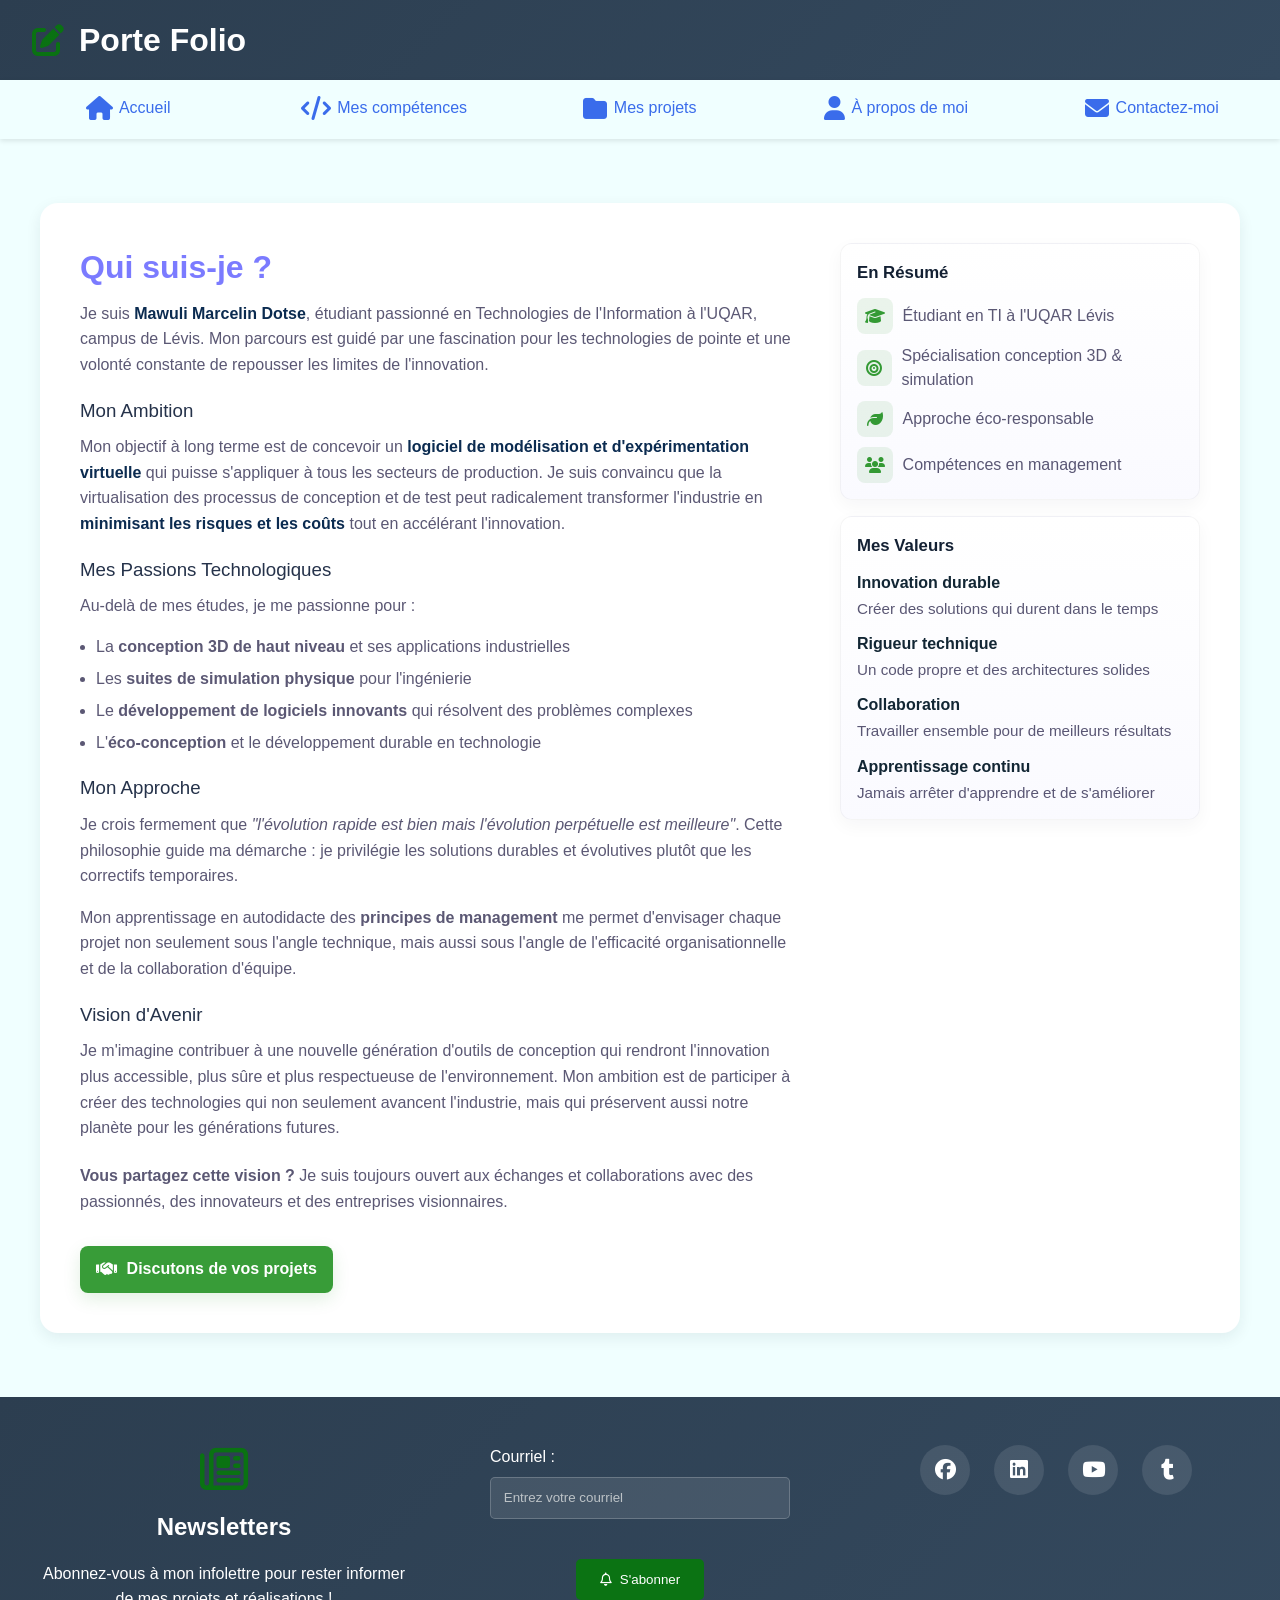
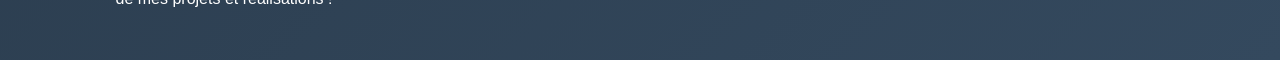
==== a-propos.html @ 97035a3c "first commit" ====
<!DOCTYPE html>
<html lang="en">
<head>
    <meta charset="UTF-8">
    <meta name="viewport" content="width=device-width, initial-scale=1.0">
    <meta name="author" content="Mawuli Marcelin Dotse">
    <meta name="description" content="">
    <link rel="stylesheet" href="CSS/a-proposStyle.css">
    <link rel="stylesheet" href="CSS/indexStyle.css">
    <link rel="stylesheet" href="https://cdnjs.cloudflare.com/ajax/libs/font-awesome/6.5.1/css/all.min.css">
    <title>À propos - Porte Folio</title>
</head>
<body>
    <header>
        <div class="logo">
            <a href="index.html">
                <i class="fas fa-pen-to-square"></i>
                <h1>Porte Folio</h1>
            </a>
        </div>
    </header>
    
    <nav class="menuNavigation">
        <ul>
            <li>
                <div class="onglets">
                    <a href="index.html">
                        <i class="fas fa-home"></i>
                        <span>Accueil</span>
                    </a>
                </div>
            </li>

            <li>
                <div class="onglets">
                    <a href="competences.html">
                        <i class="fas fa-code"></i>
                        <span>Mes compétences</span>
                    </a>
                </div>
            </li>

            <li>
                <div class="onglets">
                    <a href="projets.html">
                        <i class="fas fa-folder"></i>
                        <span>Mes projets</span>
                    </a>
                </div>
            </li>

            <li>
                <div class="onglets">
                    <a href="a-propos.html">
                        <i class="fas fa-user"></i>
                        <span>À propos de moi</span>
                    </a>
                </div>
            </li>

            <li>
                <div class="onglets">
                    <a href="contacts.html">
                        <i class="fas fa-envelope"></i>
                        <span>Contactez-moi</span>
                    </a>
                </div>
            </li>
        </ul>
    </nav>

    <main>
        <section class="a-propos">
    <div class="container-a-propos">
        <div class="presentation-perso">
            <h2>Qui suis-je ?</h2>
            
            <div class="paragraphe-principal">
                <p>
                    Je suis <strong>Mawuli Marcelin Dotse</strong>, étudiant passionné en Technologies de l'Information 
                    à l'UQAR, campus de Lévis. Mon parcours est guidé par une fascination pour les technologies 
                    de pointe et une volonté constante de repousser les limites de l'innovation.
                </p>
            </div>

            <div class="paragraphe-ambition">
                <h3>Mon Ambition</h3>
                <p>
                    Mon objectif à long terme est de concevoir un <strong>logiciel de modélisation et d'expérimentation 
                    virtuelle</strong> qui puisse s'appliquer à tous les secteurs de production. Je suis convaincu 
                    que la virtualisation des processus de conception et de test peut radicalement transformer 
                    l'industrie en <strong>minimisant les risques et les coûts</strong> tout en accélérant l'innovation.
                </p>
            </div>

            <div class="paragraphe-passions">
                <h3>Mes Passions Technologiques</h3>
                <p>
                    Au-delà de mes études, je me passionne pour :
                </p>
                <ul>
                    <li>La <strong>conception 3D de haut niveau</strong> et ses applications industrielles</li>
                    <li>Les <strong>suites de simulation physique</strong> pour l'ingénierie</li>
                    <li>Le <strong>développement de logiciels innovants</strong> qui résolvent des problèmes complexes</li>
                    <li>L'<strong>éco-conception</strong> et le développement durable en technologie</li>
                </ul>
            </div>

            <div class="paragraphe-approche">
                <h3>Mon Approche</h3>
                <p>
                    Je crois fermement que <em>"l'évolution rapide est bien mais l'évolution perpétuelle est meilleure"</em>. 
                    Cette philosophie guide ma démarche : je privilégie les solutions durables et évolutives 
                    plutôt que les correctifs temporaires.
                </p>
                <p>
                    Mon apprentissage en autodidacte des <strong>principes de management</strong> me permet d'envisager 
                    chaque projet non seulement sous l'angle technique, mais aussi sous l'angle de l'efficacité 
                    organisationnelle et de la collaboration d'équipe.
                </p>
            </div>

            <div class="paragraphe-vision">
                <h3>Vision d'Avenir</h3>
                <p>
                    Je m'imagine contribuer à une nouvelle génération d'outils de conception qui rendront 
                    l'innovation plus accessible, plus sûre et plus respectueuse de l'environnement. 
                    Mon ambition est de participer à créer des technologies qui non seulement avancent 
                    l'industrie, mais qui préservent aussi notre planète pour les générations futures.
                </p>
            </div>

            <div class="cta-personnel">
                <p>
                    <strong>Vous partagez cette vision ?</strong> Je suis toujours ouvert aux échanges 
                    et collaborations avec des passionnés, des innovateurs et des entreprises visionnaires.
                </p>
                <a href="contacts.html" class="btn-discutons">
                    <i class="fas fa-handshake"></i>
                    Discutons de vos projets
                </a>
            </div>
        </div>

        <div class="info-complementaires">
            <div class="card-info">
                <h4>En Résumé</h4>
                <div class="points-cles">
                    <div class="point">
                        <i class="fas fa-graduation-cap"></i>
                        <span>Étudiant en TI à l'UQAR Lévis</span>
                    </div>
                    <div class="point">
                        <i class="fas fa-bullseye"></i>
                        <span>Spécialisation conception 3D & simulation</span>
                    </div>
                    <div class="point">
                        <i class="fas fa-leaf"></i>
                        <span>Approche éco-responsable</span>
                    </div>
                    <div class="point">
                        <i class="fas fa-users"></i>
                        <span>Compétences en management</span>
                    </div>
                </div>
            </div>

            <div class="card-info">
                <h4>Mes Valeurs</h4>
                <div class="valeurs-list">
                    <div class="valeur">
                        <strong>Innovation durable</strong>
                        <p>Créer des solutions qui durent dans le temps</p>
                    </div>
                    <div class="valeur">
                        <strong>Rigueur technique</strong>
                        <p>Un code propre et des architectures solides</p>
                    </div>
                    <div class="valeur">
                        <strong>Collaboration</strong>
                        <p>Travailler ensemble pour de meilleurs résultats</p>
                    </div>
                    <div class="valeur">
                        <strong>Apprentissage continu</strong>
                        <p>Jamais arrêter d'apprendre et de s'améliorer</p>
                    </div>
                </div>
            </div>
        </div>
    </div>
</section>
    </main>

    <footer>
        <div class="newsLetter">
            <i class="fa-regular fa-newspaper"></i>
            <h2>Newsletters</h2>
            <p>Abonnez-vous à mon infolettre pour rester informer de mes projets et réalisations !</p>
        </div>

        <div class="formulaire">
            <form>
                <label for="id_Courriel">Courriel : </label>
                <input type="email" id="id_Courriel" name="courriel" placeholder="Entrez votre courriel"><br><br>
            </form>
            <button>
                <i class="fa-regular fa-bell"></i>
                <span>S'abonner</span>
            </button>
        </div>

        <div class="reseauxSociaux">
            <a href="https://www.facebook.com/"><i class="fa-brands fa-facebook"></i></a>
            <a href="https://www.linkedin.com/"><i class="fa-brands fa-linkedin"></i></a>
            <a href="https://www.youtube.com/"><i class="fa-brands fa-youtube"></i></a>
            <a href="https://www.tumblr.com/"><i class="fa-brands fa-tumblr"></i></a>
        </div>
    </footer>
</body>
</html>
---- CSS/a-proposStyle.css ----
/* Styles spécifiques pour a-propos.html — inspirés d'indexStyle.css */

:root{
    --bg: azure;
    --card-bg: #ffffff;
    --muted: rgba(6,1,44,0.66);
    --accent-green: rgba(0,128,0,0.781);
    --accent-blue: rgba(0,0,255,0.518);
    --header-grad: linear-gradient(135deg, #2c3e50 0%, #34495e 100%);
    --soft-shadow: 0 5px 15px rgba(31,32,46,0.08);
}

.a-propos {
    max-width: 1200px;
    margin: 4rem auto;
    padding: 2.5rem;
    background: var(--card-bg);
    border-radius: 18px;
    box-shadow: var(--soft-shadow);
    color: var(--muted);
}

/* Layout: deux colonnes (contenu principal + info complémentaire) */
.container-a-propos{
    display: grid;
    grid-template-columns: 2fr 1fr;
    gap: 2.5rem;
    align-items: start;
}

/* Présentation personnelle (colonne principale) */
.presentation-perso h2{
    font-size: 2rem;
    color: var(--accent-blue);
    margin-bottom: 0.6rem;
    font-weight: 600;
}

.presentation-perso h3{
    color: var(--accent-green);
    margin: 0.6rem 0 1rem;
    font-weight: 500;
}

.presentation-perso p{
    margin-bottom: 1rem;
    line-height: 1.6;
    font-size: 1rem;
    color: var(--muted);
}

.paragraphe-ambition h3,
.paragraphe-passions h3,
.paragraphe-approche h3,
.paragraphe-vision h3{
    margin-top: 1.2rem;
    margin-bottom: 0.6rem;
    color: #25324a;
}

/* Liste de passions */
.paragraphe-passions ul{
    margin-left: 1rem;
    margin-bottom: 1rem;
    list-style: disc;
    color: var(--muted);
}

.paragraphe-passions li{
    margin-bottom: 0.5rem;
    line-height: 1.5;
}

/* CTA */
.cta-personnel{
    margin-top: 1.4rem;
    display: flex;
    gap: 1rem;
    align-items: center;
    justify-content: flex-start;
    flex-wrap: wrap;
}

.btn-discutons{
    display: inline-flex;
    align-items: center;
    gap: 0.6rem;
    background: var(--accent-green);
    color: #fff;
    padding: 0.7rem 1rem;
    border-radius: 8px;
    text-decoration: none;
    border: none;
    cursor: pointer;
    transition: transform .18s ease, box-shadow .18s ease;
    box-shadow: 0 6px 18px rgba(0,128,0,0.12);
    font-weight: 600;
}

.btn-discutons i{ font-size: 1.05rem; }

.btn-discutons:hover{
    transform: translateY(-3px);
    box-shadow: 0 10px 24px rgba(0,128,0,0.16);
}

/* Colonne droite : cartes d'infos */
.info-complementaires{
    display: flex;
    flex-direction: column;
    gap: 1rem;
}

.card-info{
    background: linear-gradient(180deg, rgba(255,255,255,0.98), rgba(250,250,255,0.98));
    padding: 1rem;
    border-radius: 12px;
    border: 1px solid rgba(0,0,0,0.04);
    box-shadow: 0 6px 18px rgba(10,20,40,0.04);
}

.card-info h4{
    margin-bottom: 0.8rem;
    color: #132033;
    font-size: 1.05rem;
}

/* Points clés */
.points-cles{
    display: grid;
    gap: 0.6rem;
}

.point{
    display: flex;
    gap: 0.6rem;
    align-items: center;
    color: var(--muted);
}

.point i{
    color: var(--accent-green);
    background: rgba(0,128,0,0.08);
    padding: 0.5rem;
    border-radius: 8px;
    width: 36px;
    height: 36px;
    display: inline-flex;
    align-items: center;
    justify-content: center;
    font-size: 1rem;
}

/* Valeurs */
.valeurs-list{
    display: flex;
    flex-direction: column;
    gap: 0.8rem;
}

.valeur strong{
    display: block;
    color: #122634;
    margin-bottom: 0.2rem;
}

.valeur p{
    color: var(--muted);
    font-size: 0.95rem;
    line-height: 1.4;
}

/* Footer spacing override local (pour garder cohérence visuelle) */
footer{
    margin-top: 3rem;
}

/* Petites améliorations typographiques */
.presentation-perso .paragraphe-principal p strong,
.paragraphe-ambition p strong{
    color: #0b2b50;
}

/* Responsive */
@media (max-width: 968px){
    .container-a-propos{
        grid-template-columns: 1fr;
    }

    .cta-personnel{
        justify-content: center;
    }

    .presentation-perso,
    .info-complementaires{
        width: 100%;
    }
}

@media (max-width: 480px){
    .a-propos{
        margin: 1.2rem;
        padding: 1.2rem;
    }

    .presentation-perso h2{
        font-size: 1.6rem;
    }

    .btn-discutons{
        padding: 0.6rem 0.8rem;
    }
}
---- CSS/indexStyle.css ----
/*Pour eviter les styles par défaut selon les navigateurs, on réinitialise toute la page*/
* {
    margin: 0;
    padding: 0;

    /*De ce que j'ai compris de mes recherches, box-sizing: border-box facilite grandemant la gestion des mises en page car la largeur et la hauteur incluent le padding et la border(l'eppaisseur des lignes, je pense).
    Cela offre ainsi une meilleure précision pour la mise en page surtout quand on veut utiliser des éléments comme les tableaux pour lesquels des dimensions fixes sont souvent requises pour la page.*/
    box-sizing: border-box;
}

/*Styles de base pour tout le contenu du site.*/
body {
    font-family: Verdana, Geneva, Tahoma, sans-serif;

    /*line-height permet de definir la hauteur entre les lignes. Un espacement optimal garantit une meilleure visibilité du texte.*/
    line-height: 1.5;
    background-color: azure;
    color:black;
}

header {
    background: linear-gradient(135deg, #2c3e50 0%, #34495e 100%);
    color: white;
    padding: 1rem 2rem;
    display: flex; /*permet d'alligner et de distribuer automatiquement l'espace entre tous les éléments à l'interieur du conteneur.*/

    /*justify-content permet d'alligner horizontallement tous les élements de la balise.
    space-between permet de mettre un espace entre les différents éléments*/
    justify-content: space-between;

    /*align-items permet d'alligner verticalement tous les éléments de la balise en fonction de la valeur qui lui est attribuée.
    center centre les éléments de la balise*/
    align-items: center;

    /*box shadow peermet d'ajouter un effet d'ombre*/
    box-shadow: rgb(126, 135, 143);
}

.logo {
    display: flex;
    align-items: center; /*Pour centrer l'icone et le texte du logo.*/
}

.logo a {
    display: flex;
    align-items: center;
    text-decoration: none; /*Pour enlever le soulignement du lien*/
    color: white; /*Pour que le texte du logo reste blanc*/
    gap: 15px;
}

.logo a i {
    font-size: 2rem; /*Pour la taille de l'icone*/
    color:rgba(0, 128, 0, 0.781);
}

.logo h1 {
    font-size: 2.5;
    font-weight: 600;
}

.menuNavigation {
    box-shadow: 0 2px 5px rgba(0,0,0,0.1);
    background: azure;
    /*position définit la façon dont un ou des éléments (le menu de navigation en l'occurence ici) sont positionnés sur la page web.
    La valeur sticky rend les onglets fixes lorsque sa position de défilement atteind un seuil. Simplement, reste visible en haut quand on scroll*/
    position: sticky;

    /*C'est une propriété utilisée pour définir le seuil de collage. La valeur 0 ici fixe le seuil de scroll au sommet de la fenêtre*/
    top: 0;

    /*La propriete z-index permet de définir l'ordre d'empilement des élément en cas de chevauchement. 
    Il est possible de lui assigner une valeur ou non. Lorqu'une valeur ne lui est pas assigné, sa valeur par défaut est auto.*/
    z-index: 100;
}

.menuNavigation ul {
    display: flex;
    list-style: none;
    justify-content: center;
    gap : 0; /*Pour qu'il n'y ait pas d'espace entre les éléments de la liste.*/
}

.menuNavigation li {

    /*La propriéte flex definit la taille principale, la capacité d'un élément flexible (les libélés de la liste ul en l'occurence ici) à s'étendre et à se contracter dans un conteneur flexbox.*/
    flex: 1;
}

.onglets a {
    display: flex;
    flex-direction: row; /*Devrait mettre le texte à droite l'icone*/
    align-items: center;
    justify-content: center;
    padding: 1rem 1rem;

    /*text decoration, de ce que j'ai compris, definit comment l'élement devrait s'fficher. Spécifiquement,
    elle definit si l'élément devrait être souligné, barré, surligné ou sans décoration. La valeur none permet donc de supprimer ces décoration potentielles. Puisque le texte de nos onglets contient des liens cliquables,
    il sera par défaut souligné, ce qu'on ne veut pas. On met donc text-decoration: none*/
    text-decoration: none;
    color: rgba(7, 66, 230, 0.781);
    
    /*La propriété transition sert à créer des transitions fluides et animées entre deux états d'un élément (les differents onglets ici). Elle possède 3 sous propriétés : 
    -transition-property qui sert à spécifier la propriété CSS à animer. Elle peut prendre 4 valeurs : none, all, le nom de la propriété à animer ou une liste des propriétés à animer.
    -transition-duration pour définir la durée en s ou en ms de l'animation. Elle prend la valeur default (0s) lorqu'elle n'est pas spécifiée.
    -transition-timing-function  pour définir la vitesse ou courbe d'accélération de la transition. Elle peut prendre les valeurs ease(valeur par défaut), linear, ease-in ease-out...
    -transition-delay, délait, en s ou en ms, avant que la transition commence. Elle prend la valeur default (0s) lorqu'elle n'est pas spécifiée.*/
    transition: all 0.5 linear;
    border-bottom: 3px solid transparent; /*Sert à définir  à la fois le style, l'épaisseur et la couleur le la bordure inférieure d'un élement (nos onglets ici).*/
}

/*":hover fait réference à une pseudo-classe en qui sert à appliquer un style à un élément (toujours nos onglets ici lol) lorque l'utilisateur le survole avec le curseur de sa souris sans qu'il ait besoin de  cliquer dessus."*/
.onglets a:hover {
    background: white;
    color: rgba(0, 128, 0, 0.781);
    border-bottom-color: rgba(0, 128, 0, 0.781);
}

.onglets a i {
    font-size: 1.5rem; /*taille des icones*/
    margin-right: 0.4rem;
}

/*Pour ajuster spécifiquement la taille et l'aspect du texte des onglets.*/
.onglets a span {
    font-size: 0.9;
    font-weight: 500;
}

.carteDePresentation {
display: flex;
max-width: 1200px;
margin: 5rem auto;
padding: 3rem;
background: white;
border-radius: 20px;
box-shadow: 0 10px 20px;
gap: 4rem;
align-items: center;
}

.texteDePresentation {
    flex: 60%;
}

.texteDePresentation h2 {
    font-size: 2.5rem;
    color: rgba(0, 0, 255, 0.518);
    margin-bottom: 0.7rem;
    font-weight: 500;
}

.texteDePresentation h3 {
    font-size: 1.2rem;
    color: rgba(0, 128, 0, 0.781);
    margin-bottom: 1.5rem;
    font-weight: 500;
}

.texteDePresentation p {
    font-size: 1rem;
    line-height: 1.6;
    color: rgba(6, 1, 44, 0.66);
}

.imageDePresentation {
    flex: 30%;
    display: flex;
    justify-content: center;
}

.imageDePresentation img {
    width: 300px;
    height: 300px;
    border-radius: 40%;
    object-fit: cover; /*Recadre l'image pour remplir le cadre.*/
    border: 3px solid rgb(41, 108, 232);
    box-shadow: 0 5px 15px rgba(208, 212, 247, 0.151);
}

.gallerieImages {
    max-width: 1200px;
    margin: 5rem auto;
    padding: 0 3rem;
    position: relative;
}

.headerGallerie {
    text-align: center;
    margin-bottom: 3rem;
}

.headerGallerie h3 {
    font-size: 2.5rem;
    color: rgba(0, 0, 255, 0.518);
    margin-bottom: 0.7rem;
    font-weight: 500;
}

.headerGallerie p {
    font-size: 1rem;
    color: rgba(6, 1, 44, 0.66);
}

.imagesGallerie {
    display: flex;
    overflow: hidden; /*permet de caher les images qui débordent*/
    scroll-behavior: smooth;
    gap: 2rem;
    margin: 0 4rem;
    padding: 1rem 0;
}

.image {
    min-width: 300px;
    min-height: 350px;
    border-radius: 17px;
    overflow: hidden;
    box-shadow: 0 5px 15px rgba(94, 97, 139, 0.151);
    transition: transform 0.3s ease;
    align-items: center;
    justify-items: center;
    display: flex;
    flex-direction: column;
}

.image:hover {
    transform: translateY(-4px); /*Lève l'image de 4px*/
    box-shadow: 0 5px 15px rgba(31, 32, 46, 0.151);
}

.image img {
    width: 200px;
    height: 200px;
    align-items: center;
    justify-items: center;
    object-fit: contain;
}

image figcaption {
    align-items: center;
    justify-items: center;
    padding-bottom: 1rem;
}

.image h3 {
    margin-left: 0.8rem;
    margin-bottom: 0.8rem;
    color:rgba(6, 1, 44, 0.66);
    font-size: 1.1rem;
}

.image p {
    padding-left: 0.8rem;
    color: rgba(6, 1, 44, 0.66);
    font-size: 0.90rem;
    line-height: 1.5;
}

.flecheDeDefilement {
    position: absolute;
    top: 50%;
    background: white;
    border: 2px solid rgb(184, 183, 183);
    border-radius: 40%;
    width: 60px;
    height: 50px;
    display: flex;
    align-items: center;
    justify-content: center;
    cursor: pointer;
    transition: all 0.4s ease-in-out;
    font-size: 1.2rem;
    color: rgba(0, 0, 255, 0.518);
    z-index: 2;
}

.flecheDeDefilement:first-of-type {
    left: 1rem;
}

.flecheDeDefilement:last-of-type {
    right: 1rem;
}

.flecheDeDefilement:hover {
    background: cornflowerblue;
    color: whitesmoke;
    border-color: blueviolet;
}

.audioDePresentation {
    max-width: 600px;
    margin: 4rem auto;
    padding: 2rem;
    text-align: center;
    background: white;
    border-radius: 15px; 
    box-shadow: 0 5px 15px rgba(0,0,0,0.1);
}

.audioDePresentation h3 {
    font-size: 1.8rem;
    color: #2c3e50;
    margin-bottom: 1.5rem;
}

.contenuAudio {
    display: flex;
    align-items: center;
    justify-content: center;
    gap: 1.5rem;
    background: #f8f9fa; 
    padding: 2rem;
    border-radius: 10px;
    border: 2px solid #e9ecef;
}

.contenuAudio i {
    font-size: 2.5rem;
    color:rgba(0, 128, 0, 0.781);
}

audio {
    width: 300px;
    height: 40px;
}

footer {
    background: linear-gradient(135deg, #2c3e50 0%, #34495e 100%);
    color: white;
    padding: 3rem 2rem;
    margin-top: 4rem;
    display: grid;
    grid-template-columns: repeat(auto-fit, minmax(300px, 1fr));
    gap: 2rem;
    align-items: start;
}

.newsLetter {
    text-align: center;
}

.newsLetter i {
    font-size: 3rem;
    color: rgba(0, 128, 0, 0.781);
    margin-bottom: 1rem;
}

.newsLetter h2 {
    font-size: 1.5rem;
    margin-bottom: 1rem;
}

.newsLetter p {
    line-height: 1.6;
}

.formulaire {
    display: flex;
    flex-direction: column;
    align-items: center;
    gap: 1rem;
}

.formulaire form {
    width: 100%;
    max-width: 300px;
}

.formulaire label {
    display: block;
    margin-bottom: 0.5rem;
}

.formulaire input {
    width: 100%;
    padding: 0.8rem;
    border: none;
    border-radius: 5px;
    background: rgba(255, 255, 255, 0.1);
    border: 1px solid rgba(255, 255, 255, 0.2);
}

.formulaire input::placeholder {
    color: #bdc3c7;
}

.formulaire input:focus {
    outline: none;
    border-color: rgba(0, 128, 0, 0.781); 
    background: rgba(255, 255, 255, 0.15);
}

.formulaire button {
    background: rgba(0, 128, 0, 0.781);
    color: white;
    border: none;
    padding: 0.8rem 1.5rem;
    border-radius: 5px;
    cursor: pointer;
    display: flex;
    align-items: center;
    gap: 0.5rem;
    transition: all 0.3s ease;
}

.formulaire button:hover {
    background:rgba(0, 128, 0, 0.781);
    transform: translateY(-2px);
}

.reseauxSociaux {
    display: flex;
    justify-content: center;
    align-items: center;
    gap: 1.5rem;
}

.reseauxSociaux a {
    display: flex;
    align-items: center;
    justify-content: center;
    width: 50px;
    height: 50px;
    background: rgba(255, 255, 255, 0.1);
    border-radius: 50%;
    color: white;
    text-decoration: none;
    transition: all 0.3s ease;
    font-size: 1.3rem;
}

.reseauxSociaux a:hover {
    background:rgba(0, 128, 0, 0.781);
    transform: translateY(-3px) scale(1.1);
}

@media (max-width: 968px) {
    .carteDePresentation {
        flex-direction: column-reverse;
        text-align: center;
        padding: 2rem;
        gap: 2rem;
    }
    
    .imageDePresentation img {
        width: 250px;
        height: 250px;
    }
    
    .imagesGallerie {
        margin: 0 3rem;
    }
}

@media (max-width: 768px) {
    header {
        flex-direction: column;
        gap: 1rem;
        text-align: center;
    }
    
    .menuNavigation ul {
        flex-direction: column;
    }
    
    .onglets a {
        flex-direction: row;
        justify-content: center;
        gap: 0.5rem;
    }
    
    .imagesGallerie {
        margin: 0 1rem;
    }
    
    .image {
        min-width: 280px;
    }
    
    .flecheDeDefilement {
        width: 40px;
        height: 40px;
        font-size: 1rem;
    }
    
    footer {
        grid-template-columns: 1fr;
        text-align: center;
        gap: 2.5rem;
    }
    
    .contenuAudio {
        flex-direction: column;
        gap: 1rem;
    }
}

@media (max-width: 480px) {
    .carteDePresentation {
        margin: 1rem;
        padding: 1.5rem;
    }
    
    .texteDePresentation h2 {
        font-size: 2rem;
    }
    
    .galerieImages {
        padding: 0 1rem;
    }
    
    .image {
        min-width: 250px;
    }
    
    .headerGallerie h3 {
        font-size: 1.8rem;
    }
    
    .audioDePresentation {
        margin: 2rem 1rem;
        padding: 1.5rem;
    }
    
    audio {
        width: 250px;
    }
}
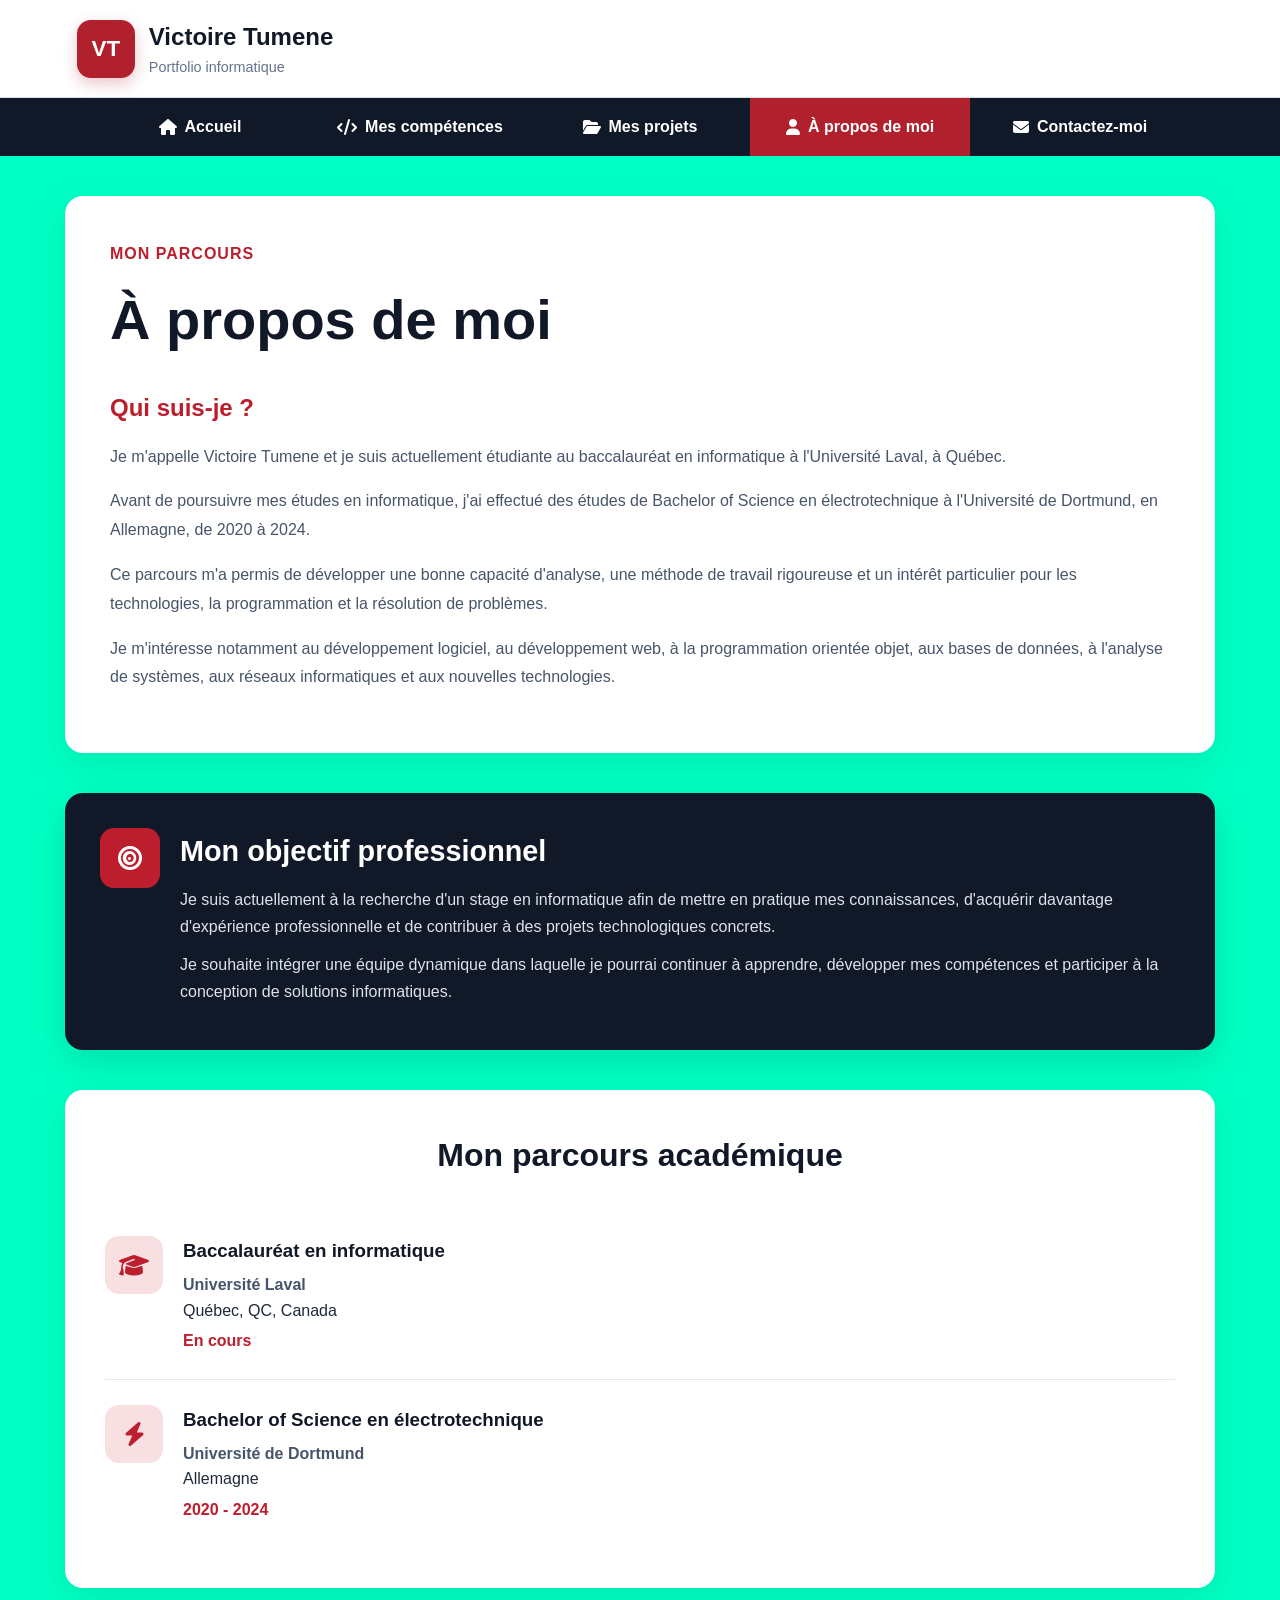
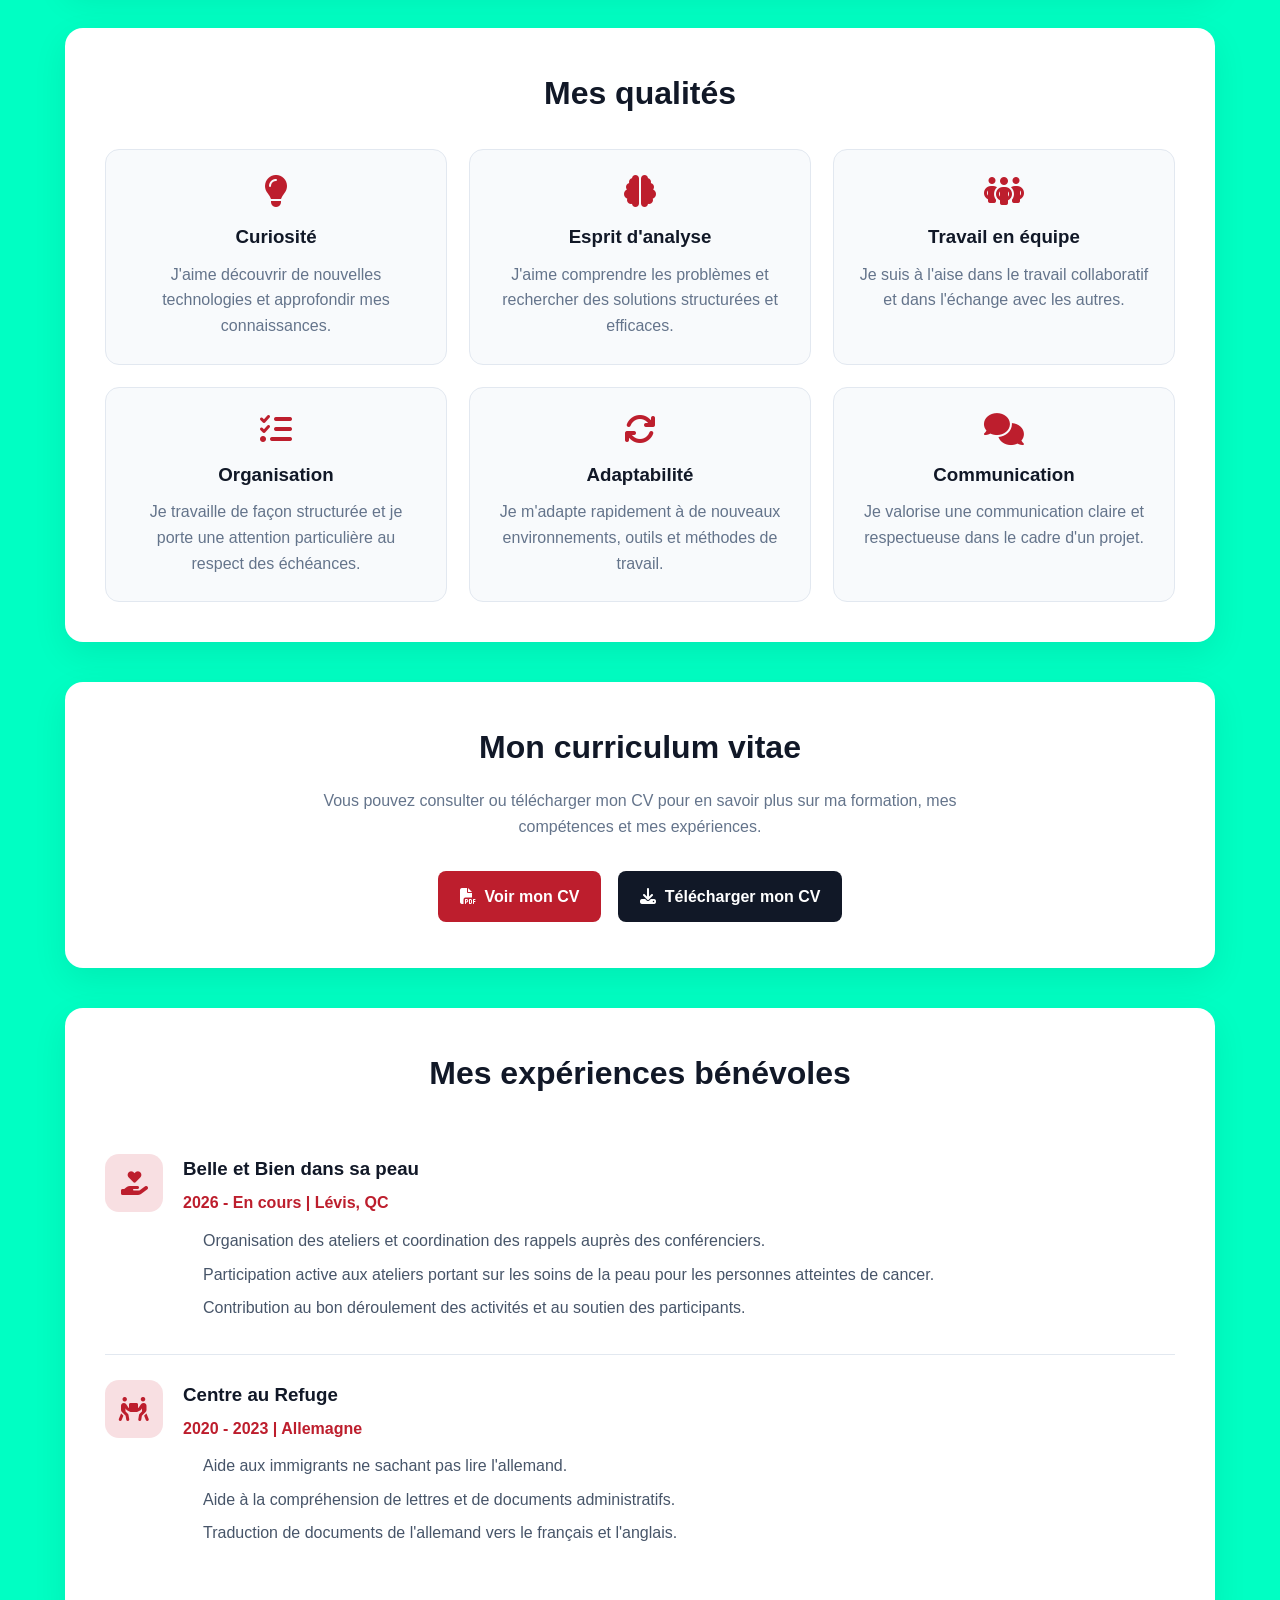
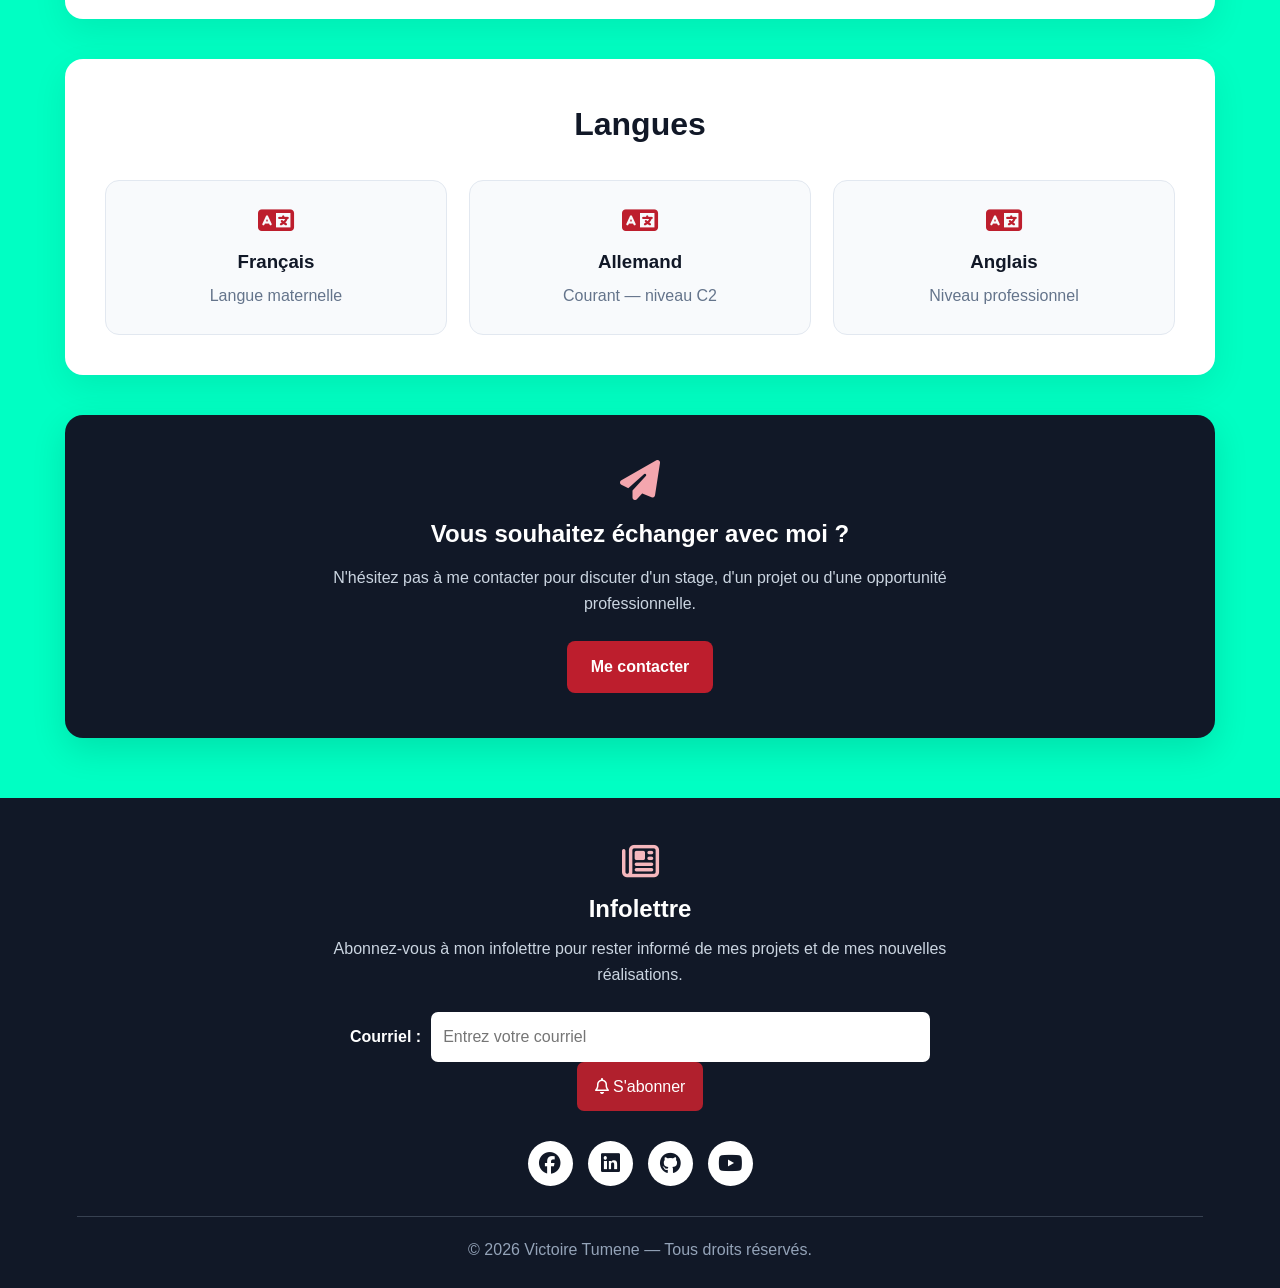
==== commit 7e61deda: "Premier ajout du portfolio" ====
--- a/a-propos.html
+++ b/a-propos.html
@@ -1,220 +1,700 @@
 <!DOCTYPE html>
-<html lang="en">
+<html lang="fr">
+
 <head>
     <meta charset="UTF-8">
+
     <meta name="viewport" content="width=device-width, initial-scale=1.0">
-    <meta name="author" content="Mawuli Marcelin Dotse">
-    <meta name="description" content="">
+
+    <meta name="author" content="Victoire Tumene">
+
+    <meta name="description" content="À propos de Victoire Tumene, étudiante en informatique à l'Université Laval.">
+
+    <!-- CSS -->
+    <link rel="stylesheet" href="CSS/indexStyle.css">
     <link rel="stylesheet" href="CSS/a-proposStyle.css">
-    <link rel="stylesheet" href="CSS/indexStyle.css">
+
+    <!-- Font Awesome -->
     <link rel="stylesheet" href="https://cdnjs.cloudflare.com/ajax/libs/font-awesome/6.5.1/css/all.min.css">
-    <title>À propos - Porte Folio</title>
+
+    <title>À propos de moi | Victoire Tumene</title>
 </head>
+
+
 <body>
+
+    <!-- =========================
+         EN-TÊTE
+    ========================== -->
+
     <header>
+
         <div class="logo">
+
             <a href="index.html">
-                <i class="fas fa-pen-to-square"></i>
-                <h1>Porte Folio</h1>
+
+                <div class="logoSymbole">
+                    VT
+                </div>
+
+                <div class="logoTexte">
+                    <h1>Victoire Tumene</h1>
+                    <p>Portfolio informatique</p>
+                </div>
+
             </a>
+
         </div>
+
     </header>
-    
+
+
+    <!-- =========================
+         NAVIGATION
+    ========================== -->
+
     <nav class="menuNavigation">
+
         <ul>
+
             <li>
                 <div class="onglets">
+
                     <a href="index.html">
-                        <i class="fas fa-home"></i>
+                        <i class="fa-solid fa-house"></i>
                         <span>Accueil</span>
                     </a>
+
                 </div>
             </li>
+
 
             <li>
                 <div class="onglets">
+
                     <a href="competences.html">
-                        <i class="fas fa-code"></i>
+                        <i class="fa-solid fa-code"></i>
                         <span>Mes compétences</span>
                     </a>
+
                 </div>
             </li>
+
 
             <li>
                 <div class="onglets">
+
                     <a href="projets.html">
-                        <i class="fas fa-folder"></i>
+                        <i class="fa-solid fa-folder-open"></i>
                         <span>Mes projets</span>
                     </a>
+
                 </div>
             </li>
+
 
             <li>
                 <div class="onglets">
-                    <a href="a-propos.html">
-                        <i class="fas fa-user"></i>
+
+                    <a href="a-propos.html" class="active">
+                        <i class="fa-solid fa-user"></i>
                         <span>À propos de moi</span>
                     </a>
+
                 </div>
             </li>
+
 
             <li>
                 <div class="onglets">
+
                     <a href="contacts.html">
-                        <i class="fas fa-envelope"></i>
+                        <i class="fa-solid fa-envelope"></i>
                         <span>Contactez-moi</span>
                     </a>
+
                 </div>
             </li>
+
         </ul>
+
     </nav>
 
+
+    <!-- =========================
+         CONTENU PRINCIPAL
+    ========================== -->
+
     <main>
-        <section class="a-propos">
-    <div class="container-a-propos">
-        <div class="presentation-perso">
-            <h2>Qui suis-je ?</h2>
-            
-            <div class="paragraphe-principal">
+
+
+        <!-- =========================
+             INTRODUCTION
+        ========================== -->
+
+        <section class="aProposMoi">
+
+            <p class="petitTitre">
+                Mon parcours
+            </p>
+
+            <h2>
+                À propos de moi
+            </h2>
+
+            <div class="contenuAPropos">
+
+                <div class="texteAPropos">
+
+                    <h3>
+                        Qui suis-je ?
+                    </h3>
+
+                    <p>
+                        Je m'appelle Victoire Tumene et je suis actuellement
+                        étudiante au baccalauréat en informatique à
+                        l'Université Laval, à Québec.
+                    </p>
+
+                    <p>
+                        Avant de poursuivre mes études en informatique,
+                        j'ai effectué des études de Bachelor of Science
+                        en électrotechnique à l'Université de Dortmund,
+                        en Allemagne, de 2020 à 2024.
+                    </p>
+
+                    <p>
+                        Ce parcours m'a permis de développer une bonne
+                        capacité d'analyse, une méthode de travail rigoureuse
+                        et un intérêt particulier pour les technologies,
+                        la programmation et la résolution de problèmes.
+                    </p>
+
+                    <p>
+                        Je m'intéresse notamment au développement logiciel,
+                        au développement web, à la programmation orientée objet,
+                        aux bases de données, à l'analyse de systèmes,
+                        aux réseaux informatiques et aux nouvelles technologies.
+                    </p>
+
+                </div>
+
+            </div>
+
+        </section>
+
+
+        <!-- =========================
+             OBJECTIF PROFESSIONNEL
+        ========================== -->
+
+        <section class="objectifProfessionnel">
+
+            <div class="iconeSection">
+                <i class="fa-solid fa-bullseye"></i>
+            </div>
+
+            <div>
+
+                <h2>
+                    Mon objectif professionnel
+                </h2>
+
                 <p>
-                    Je suis <strong>Mawuli Marcelin Dotse</strong>, étudiant passionné en Technologies de l'Information 
-                    à l'UQAR, campus de Lévis. Mon parcours est guidé par une fascination pour les technologies 
-                    de pointe et une volonté constante de repousser les limites de l'innovation.
+                    Je suis actuellement à la recherche d'un stage
+                    en informatique afin de mettre en pratique mes connaissances,
+                    d'acquérir davantage d'expérience professionnelle
+                    et de contribuer à des projets technologiques concrets.
                 </p>
-            </div>
-
-            <div class="paragraphe-ambition">
-                <h3>Mon Ambition</h3>
+
                 <p>
-                    Mon objectif à long terme est de concevoir un <strong>logiciel de modélisation et d'expérimentation 
-                    virtuelle</strong> qui puisse s'appliquer à tous les secteurs de production. Je suis convaincu 
-                    que la virtualisation des processus de conception et de test peut radicalement transformer 
-                    l'industrie en <strong>minimisant les risques et les coûts</strong> tout en accélérant l'innovation.
+                    Je souhaite intégrer une équipe dynamique dans laquelle
+                    je pourrai continuer à apprendre, développer mes compétences
+                    et participer à la conception de solutions informatiques.
                 </p>
-            </div>
-
-            <div class="paragraphe-passions">
-                <h3>Mes Passions Technologiques</h3>
-                <p>
-                    Au-delà de mes études, je me passionne pour :
-                </p>
-                <ul>
-                    <li>La <strong>conception 3D de haut niveau</strong> et ses applications industrielles</li>
-                    <li>Les <strong>suites de simulation physique</strong> pour l'ingénierie</li>
-                    <li>Le <strong>développement de logiciels innovants</strong> qui résolvent des problèmes complexes</li>
-                    <li>L'<strong>éco-conception</strong> et le développement durable en technologie</li>
-                </ul>
-            </div>
-
-            <div class="paragraphe-approche">
-                <h3>Mon Approche</h3>
-                <p>
-                    Je crois fermement que <em>"l'évolution rapide est bien mais l'évolution perpétuelle est meilleure"</em>. 
-                    Cette philosophie guide ma démarche : je privilégie les solutions durables et évolutives 
-                    plutôt que les correctifs temporaires.
-                </p>
-                <p>
-                    Mon apprentissage en autodidacte des <strong>principes de management</strong> me permet d'envisager 
-                    chaque projet non seulement sous l'angle technique, mais aussi sous l'angle de l'efficacité 
-                    organisationnelle et de la collaboration d'équipe.
-                </p>
-            </div>
-
-            <div class="paragraphe-vision">
-                <h3>Vision d'Avenir</h3>
-                <p>
-                    Je m'imagine contribuer à une nouvelle génération d'outils de conception qui rendront 
-                    l'innovation plus accessible, plus sûre et plus respectueuse de l'environnement. 
-                    Mon ambition est de participer à créer des technologies qui non seulement avancent 
-                    l'industrie, mais qui préservent aussi notre planète pour les générations futures.
-                </p>
-            </div>
-
-            <div class="cta-personnel">
-                <p>
-                    <strong>Vous partagez cette vision ?</strong> Je suis toujours ouvert aux échanges 
-                    et collaborations avec des passionnés, des innovateurs et des entreprises visionnaires.
-                </p>
-                <a href="contacts.html" class="btn-discutons">
-                    <i class="fas fa-handshake"></i>
-                    Discutons de vos projets
-                </a>
-            </div>
+
+            </div>
+
+        </section>
+
+
+        <!-- =========================
+             FORMATION
+        ========================== -->
+
+        <section class="formation">
+
+            <h2>
+                Mon parcours académique
+            </h2>
+
+
+            <!-- Formation 1 -->
+
+            <div class="carteFormation">
+
+                <div class="iconeFormation">
+                    <i class="fa-solid fa-graduation-cap"></i>
+                </div>
+
+                <div>
+
+                    <h3>
+                        Baccalauréat en informatique
+                    </h3>
+
+                    <p class="etablissement">
+                        Université Laval
+                    </p>
+
+                    <p>
+                        Québec, QC, Canada
+                    </p>
+
+                    <p class="periode">
+                        En cours
+                    </p>
+
+                </div>
+
+            </div>
+
+
+            <!-- Formation 2 -->
+
+            <div class="carteFormation">
+
+                <div class="iconeFormation">
+                    <i class="fa-solid fa-bolt"></i>
+                </div>
+
+                <div>
+
+                    <h3>
+                        Bachelor of Science en électrotechnique
+                    </h3>
+
+                    <p class="etablissement">
+                        Université de Dortmund
+                    </p>
+
+                    <p>
+                        Allemagne
+                    </p>
+
+                    <p class="periode">
+                        2020 - 2024
+                    </p>
+
+                </div>
+
+            </div>
+
+        </section>
+
+
+        <!-- =========================
+             QUALITÉS
+        ========================== -->
+
+        <section class="qualites">
+
+            <h2>
+                Mes qualités
+            </h2>
+
+            <div class="grilleQualites">
+
+
+                <div class="carteQualite">
+
+                    <i class="fa-solid fa-lightbulb"></i>
+
+                    <h3>
+                        Curiosité
+                    </h3>
+
+                    <p>
+                        J'aime découvrir de nouvelles technologies
+                        et approfondir mes connaissances.
+                    </p>
+
+                </div>
+
+
+                <div class="carteQualite">
+
+                    <i class="fa-solid fa-brain"></i>
+
+                    <h3>
+                        Esprit d'analyse
+                    </h3>
+
+                    <p>
+                        J'aime comprendre les problèmes et rechercher
+                        des solutions structurées et efficaces.
+                    </p>
+
+                </div>
+
+
+                <div class="carteQualite">
+
+                    <i class="fa-solid fa-people-group"></i>
+
+                    <h3>
+                        Travail en équipe
+                    </h3>
+
+                    <p>
+                        Je suis à l'aise dans le travail collaboratif
+                        et dans l'échange avec les autres.
+                    </p>
+
+                </div>
+
+
+                <div class="carteQualite">
+
+                    <i class="fa-solid fa-list-check"></i>
+
+                    <h3>
+                        Organisation
+                    </h3>
+
+                    <p>
+                        Je travaille de façon structurée et je porte
+                        une attention particulière au respect des échéances.
+                    </p>
+
+                </div>
+
+
+                <div class="carteQualite">
+
+                    <i class="fa-solid fa-arrows-rotate"></i>
+
+                    <h3>
+                        Adaptabilité
+                    </h3>
+
+                    <p>
+                        Je m'adapte rapidement à de nouveaux environnements,
+                        outils et méthodes de travail.
+                    </p>
+
+                </div>
+
+
+                <div class="carteQualite">
+
+                    <i class="fa-solid fa-comments"></i>
+
+                    <h3>
+                        Communication
+                    </h3>
+
+                    <p>
+                        Je valorise une communication claire et respectueuse
+                        dans le cadre d'un projet.
+                    </p>
+
+                </div>
+
+            </div>
+
+        </section>
+
+        <!--cv-->
+        <section class="sectionCV">
+
+            <h2>Mon curriculum vitae</h2>
+
+            <p>
+                Vous pouvez consulter ou télécharger mon CV pour en savoir plus
+                sur ma formation, mes compétences et mes expériences.
+            </p>
+
+            <a href="Document/CV-VICTOIRE.pdf" target="_blank" class="boutonCV">
+                <i class="fa-solid fa-file-pdf"></i>
+                Voir mon CV
+            </a>
+
+            <a href="Document/CV-VICTOIRE.pdf" download class="boutonCV boutonTelecharger">
+                <i class="fa-solid fa-download"></i>
+                Télécharger mon CV
+            </a>
+
+        </section>
+
+        <!-- =========================
+             BÉNÉVOLAT
+        ========================== -->
+
+        <section class="benevolat">
+
+            <h2>
+                Mes expériences bénévoles
+            </h2>
+
+
+            <!-- Bénévolat 1 -->
+
+            <div class="carteBenevolat">
+
+                <div class="iconeBenevolat">
+
+                    <i class="fa-solid fa-hand-holding-heart"></i>
+
+                </div>
+
+                <div>
+
+                    <h3>
+                        Belle et Bien dans sa peau
+                    </h3>
+
+                    <p class="periode">
+                        2026 - En cours | Lévis, QC
+                    </p>
+
+                    <ul>
+
+                        <li>
+                            Organisation des ateliers et coordination
+                            des rappels auprès des conférenciers.
+                        </li>
+
+                        <li>
+                            Participation active aux ateliers portant
+                            sur les soins de la peau pour les personnes
+                            atteintes de cancer.
+                        </li>
+
+                        <li>
+                            Contribution au bon déroulement des activités
+                            et au soutien des participants.
+                        </li>
+
+                    </ul>
+
+                </div>
+
+            </div>
+
+
+            <!-- Bénévolat 2 -->
+
+            <div class="carteBenevolat">
+
+                <div class="iconeBenevolat">
+
+                    <i class="fa-solid fa-people-carry-box"></i>
+
+                </div>
+
+                <div>
+
+                    <h3>
+                        Centre au Refuge
+                    </h3>
+
+                    <p class="periode">
+                        2020 - 2023 | Allemagne
+                    </p>
+
+                    <ul>
+
+                        <li>
+                            Aide aux immigrants ne sachant pas lire
+                            l'allemand.
+                        </li>
+
+                        <li>
+                            Aide à la compréhension de lettres
+                            et de documents administratifs.
+                        </li>
+
+                        <li>
+                            Traduction de documents de l'allemand
+                            vers le français et l'anglais.
+                        </li>
+
+                    </ul>
+
+                </div>
+
+            </div>
+
+        </section>
+
+
+        <!-- =========================
+             LANGUES
+        ========================== -->
+
+        <section class="languesAPropos">
+
+            <h2>
+                Langues
+            </h2>
+
+            <div class="grilleLangues">
+
+
+                <div class="carteLangue">
+
+                    <i class="fa-solid fa-language"></i>
+
+                    <h3>
+                        Français
+                    </h3>
+
+                    <p>
+                        Langue maternelle
+                    </p>
+
+                </div>
+
+
+                <div class="carteLangue">
+
+                    <i class="fa-solid fa-language"></i>
+
+                    <h3>
+                        Allemand
+                    </h3>
+
+                    <p>
+                        Courant — niveau C2
+                    </p>
+
+                </div>
+
+
+                <div class="carteLangue">
+
+                    <i class="fa-solid fa-language"></i>
+
+                    <h3>
+                        Anglais
+                    </h3>
+
+                    <p>
+                        Niveau professionnel
+                    </p>
+
+                </div>
+
+            </div>
+
+        </section>
+
+
+        <!-- =========================
+             LIEN CONTACT
+        ========================== -->
+
+        <section class="appelContact">
+
+            <i class="fa-solid fa-paper-plane"></i>
+
+            <h2>
+                Vous souhaitez échanger avec moi ?
+            </h2>
+
+            <p>
+                N'hésitez pas à me contacter pour discuter
+                d'un stage, d'un projet ou d'une opportunité professionnelle.
+            </p>
+
+            <a href="contacts.html" class="boutonContact">
+                Me contacter
+            </a>
+
+        </section>
+
+    </main>
+
+
+    <!-- =========================
+         PIED DE PAGE
+    ========================== -->
+
+    <footer>
+
+        <div class="newsLetter">
+
+            <i class="fa-regular fa-newspaper"></i>
+
+            <h2>
+                Infolettre
+            </h2>
+
+            <p>
+                Abonnez-vous à mon infolettre pour rester informé
+                de mes projets et de mes nouvelles réalisations.
+            </p>
+
         </div>
 
-        <div class="info-complementaires">
-            <div class="card-info">
-                <h4>En Résumé</h4>
-                <div class="points-cles">
-                    <div class="point">
-                        <i class="fas fa-graduation-cap"></i>
-                        <span>Étudiant en TI à l'UQAR Lévis</span>
-                    </div>
-                    <div class="point">
-                        <i class="fas fa-bullseye"></i>
-                        <span>Spécialisation conception 3D & simulation</span>
-                    </div>
-                    <div class="point">
-                        <i class="fas fa-leaf"></i>
-                        <span>Approche éco-responsable</span>
-                    </div>
-                    <div class="point">
-                        <i class="fas fa-users"></i>
-                        <span>Compétences en management</span>
-                    </div>
-                </div>
-            </div>
-
-            <div class="card-info">
-                <h4>Mes Valeurs</h4>
-                <div class="valeurs-list">
-                    <div class="valeur">
-                        <strong>Innovation durable</strong>
-                        <p>Créer des solutions qui durent dans le temps</p>
-                    </div>
-                    <div class="valeur">
-                        <strong>Rigueur technique</strong>
-                        <p>Un code propre et des architectures solides</p>
-                    </div>
-                    <div class="valeur">
-                        <strong>Collaboration</strong>
-                        <p>Travailler ensemble pour de meilleurs résultats</p>
-                    </div>
-                    <div class="valeur">
-                        <strong>Apprentissage continu</strong>
-                        <p>Jamais arrêter d'apprendre et de s'améliorer</p>
-                    </div>
-                </div>
-            </div>
+
+        <div class="formulaire">
+
+            <form>
+
+                <label for="id_Courriel">
+                    Courriel :
+                </label>
+
+                <input type="email" id="id_Courriel" name="courriel" placeholder="Entrez votre courriel" required>
+
+            </form>
+
+            <button type="button">
+
+                <i class="fa-regular fa-bell"></i>
+
+                <span>
+                    S'abonner
+                </span>
+
+            </button>
+
         </div>
-    </div>
-</section>
-    </main>
-
-    <footer>
-        <div class="newsLetter">
-            <i class="fa-regular fa-newspaper"></i>
-            <h2>Newsletters</h2>
-            <p>Abonnez-vous à mon infolettre pour rester informer de mes projets et réalisations !</p>
+
+
+        <div class="reseauxSociaux">
+
+            <a href="https://www.facebook.com/" target="_blank" aria-label="Facebook">
+                <i class="fa-brands fa-facebook"></i>
+            </a>
+
+
+            <a href="https://www.linkedin.com/in/victoire-tumene-tsakou-9b5057321" target="_blank"
+                rel="noopener noreferrer" aria-label="LinkedIn de Victoire Tumene">
+                <i class="fa-brands fa-linkedin"></i>
+            </a>
+
+
+            <a href="https://github.com/" target="_blank" aria-label="GitHub">
+                <i class="fa-brands fa-github"></i>
+            </a>
+
+
+            <a href="https://www.youtube.com/" target="_blank" aria-label="YouTube">
+                <i class="fa-brands fa-youtube"></i>
+            </a>
+
         </div>
 
-        <div class="formulaire">
-            <form>
-                <label for="id_Courriel">Courriel : </label>
-                <input type="email" id="id_Courriel" name="courriel" placeholder="Entrez votre courriel"><br><br>
-            </form>
-            <button>
-                <i class="fa-regular fa-bell"></i>
-                <span>S'abonner</span>
-            </button>
-        </div>
-
-        <div class="reseauxSociaux">
-            <a href="https://www.facebook.com/"><i class="fa-brands fa-facebook"></i></a>
-            <a href="https://www.linkedin.com/"><i class="fa-brands fa-linkedin"></i></a>
-            <a href="https://www.youtube.com/"><i class="fa-brands fa-youtube"></i></a>
-            <a href="https://www.tumblr.com/"><i class="fa-brands fa-tumblr"></i></a>
-        </div>
+
+        <p class="copyright">
+            &copy; 2026 Victoire Tumene — Tous droits réservés.
+        </p>
+
     </footer>
+
 </body>
+
 </html>
--- a/CSS/indexStyle.css
+++ b/CSS/indexStyle.css
@@ -1,530 +1,468 @@
-/*Pour eviter les styles par défaut selon les navigateurs, on réinitialise toute la page*/
+/* ================================
+   RÉINITIALISATION
+================================ */
+
+body {
+    background-color: rgb(0, 255, 195) !important;
+}
+
 * {
     margin: 0;
     padding: 0;
-
-    /*De ce que j'ai compris de mes recherches, box-sizing: border-box facilite grandemant la gestion des mises en page car la largeur et la hauteur incluent le padding et la border(l'eppaisseur des lignes, je pense).
-    Cela offre ainsi une meilleure précision pour la mise en page surtout quand on veut utiliser des éléments comme les tableaux pour lesquels des dimensions fixes sont souvent requises pour la page.*/
     box-sizing: border-box;
 }
 
-/*Styles de base pour tout le contenu du site.*/
+html {
+    scroll-behavior: smooth;
+}
+
 body {
-    font-family: Verdana, Geneva, Tahoma, sans-serif;
-
-    /*line-height permet de definir la hauteur entre les lignes. Un espacement optimal garantit une meilleure visibilité du texte.*/
-    line-height: 1.5;
-    background-color: azure;
-    color:black;
-}
+    font-family: Arial, Helvetica, sans-serif;
+    background-color: #f5f7fb;
+    color: #1f2937;
+    line-height: 1.6;
+}
+
+img {
+    max-width: 100%;
+    display: block;
+}
+
+a {
+    text-decoration: none;
+    color: inherit;
+}
+
+ul {
+    list-style: none;
+}
+
+button,
+input {
+    font: inherit;
+}
+
+
+/* ================================
+   EN-TÊTE
+================================ */
 
 header {
-    background: linear-gradient(135deg, #2c3e50 0%, #34495e 100%);
-    color: white;
-    padding: 1rem 2rem;
-    display: flex; /*permet d'alligner et de distribuer automatiquement l'espace entre tous les éléments à l'interieur du conteneur.*/
-
-    /*justify-content permet d'alligner horizontallement tous les élements de la balise.
-    space-between permet de mettre un espace entre les différents éléments*/
-    justify-content: space-between;
-
-    /*align-items permet d'alligner verticalement tous les éléments de la balise en fonction de la valeur qui lui est attribuée.
-    center centre les éléments de la balise*/
-    align-items: center;
-
-    /*box shadow peermet d'ajouter un effet d'ombre*/
-    box-shadow: rgb(126, 135, 143);
-}
-
-.logo {
-    display: flex;
-    align-items: center; /*Pour centrer l'icone et le texte du logo.*/
+    background-color: #ffffff;
+    padding: 18px 6%;
+    border-bottom: 1px solid #dbe2ea;
 }
 
 .logo a {
-    display: flex;
-    align-items: center;
-    text-decoration: none; /*Pour enlever le soulignement du lien*/
-    color: white; /*Pour que le texte du logo reste blanc*/
+    display: inline-flex;
+    align-items: center;
+    gap: 12px;
+    color: #b1202d;
+}
+
+.logo i {
+    font-size: 2rem;
+}
+
+.logo h1 {
+    font-size: 1.8rem;
+}
+
+
+/* ================================
+   NAVIGATION
+================================ */
+
+.menuNavigation {
+    position: sticky;
+    top: 0;
+    z-index: 1000;
+    background-color: #111827;
+}
+
+.menuNavigation ul {
+    width: min(1100px, 92%);
+    margin: 0 auto;
+    display: flex;
+    justify-content: center;
+    flex-wrap: wrap;
+}
+
+.menuNavigation li {
+    flex: 1;
+    min-width: 150px;
+}
+
+.onglets a {
+    display: flex;
+    align-items: center;
+    justify-content: center;
+    gap: 8px;
+    padding: 16px 12px;
+    color: #ffffff;
+    font-weight: bold;
+    transition: background-color 0.3s;
+}
+
+.onglets a:hover,
+.onglets a.active {
+    background-color: #b1202d;
+}
+
+
+/* ================================
+   CONTENU PRINCIPAL
+================================ */
+
+main {
+    width: min(1150px, 92%);
+    margin: 40px auto;
+}
+
+
+/* ================================
+   CARTE DE PRÉSENTATION
+================================ */
+
+.carteDePresentation {
+    display: grid;
+    grid-template-columns: 1.4fr 1fr;
+    align-items: center;
+    gap: 50px;
+    padding: 45px;
+    background-color: #ffffff;
+    border-radius: 18px;
+    box-shadow: 0 12px 35px rgba(0, 0, 0, 0.08);
+}
+
+.petitTitre {
+    color: #b1202d;
+    font-weight: bold;
+    text-transform: uppercase;
+    letter-spacing: 1px;
+    margin-bottom: 8px;
+}
+
+.texteDePresentation h2 {
+    font-size: clamp(2.4rem, 5vw, 4rem);
+    color: #111827;
+    line-height: 1.1;
+    margin-bottom: 12px;
+}
+
+.texteDePresentation h3 {
+    color: #b1202d;
+    font-size: 1.35rem;
+    margin-bottom: 20px;
+}
+
+.texteDePresentation p {
+    margin-bottom: 18px;
+}
+
+.boutonPrincipal {
+    display: inline-flex;
+    align-items: center;
+    gap: 9px;
+    margin-top: 10px;
+    padding: 13px 22px;
+    border-radius: 8px;
+    background-color: #b1202d;
+    color: #ffffff;
+    font-weight: bold;
+    transition:
+        transform 0.3s,
+        background-color 0.3s;
+}
+
+.boutonPrincipal:hover {
+    transform: translateY(-2px);
+    background-color: #8d1823;
+}
+
+.imageDePresentation img {
+    width: 340px;
+    height: 340px;
+    margin: 0 auto;
+    object-fit: cover;
+    border-radius: 50%;
+    border: 8px solid #f2d6d9;
+    box-shadow: 0 15px 35px rgba(0, 0, 0, 0.15);
+}
+
+
+
+/* ================================
+   SECTION AUDIO
+================================ */
+
+.audioDePresentation {
+    margin-top: 55px;
+    padding: 40px;
+    text-align: center;
+    background-color: #ffffff;
+    border-radius: 18px;
+    box-shadow: 0 12px 35px rgba(0, 0, 0, 0.08);
+}
+
+.audioDePresentation h2 {
+    color: #111827;
+    margin-bottom: 10px;
+}
+
+.audioDePresentation>p {
+    color: #64748b;
+    margin-bottom: 25px;
+}
+
+.contenuAudio {
+    display: flex;
+    align-items: center;
+    justify-content: center;
+    gap: 18px;
+    flex-wrap: wrap;
+}
+
+.contenuAudio i {
+    font-size: 2.8rem;
+    color: #b1202d;
+}
+
+.contenuAudio audio {
+    width: min(520px, 100%);
+}
+
+
+/* ================================
+   PIED DE PAGE
+================================ */
+
+footer {
+    margin-top: 60px;
+    padding: 45px 6% 25px;
+    background-color: #111827;
+    color: #ffffff;
+    text-align: center;
+}
+
+.newsLetter {
+    max-width: 700px;
+    margin: 0 auto 25px;
+}
+
+.newsLetter i {
+    color: #f5b7bd;
+    font-size: 2.3rem;
+    margin-bottom: 10px;
+}
+
+.newsLetter h2 {
+    margin-bottom: 8px;
+}
+
+.newsLetter p {
+    color: #cbd5e1;
+}
+
+.formulaire form {
+    max-width: 580px;
+    margin: 0 auto;
+    display: flex;
+    align-items: center;
+    gap: 10px;
+    flex-wrap: wrap;
+    justify-content: center;
+}
+
+.formulaire label {
+    font-weight: bold;
+}
+
+.formulaire input {
+    flex: 1;
+    min-width: 220px;
+    padding: 12px;
+    border: none;
+    border-radius: 7px;
+}
+
+.formulaire button {
+    padding: 12px 18px;
+    border: none;
+    border-radius: 7px;
+    background-color: #b1202d;
+    color: #ffffff;
+    cursor: pointer;
+}
+
+.formulaire button:hover {
+    background-color: #8d1823;
+}
+
+.reseauxSociaux {
+    display: flex;
+    justify-content: center;
     gap: 15px;
-}
-
-.logo a i {
-    font-size: 2rem; /*Pour la taille de l'icone*/
-    color:rgba(0, 128, 0, 0.781);
-}
-
-.logo h1 {
-    font-size: 2.5;
-    font-weight: 600;
-}
-
-.menuNavigation {
-    box-shadow: 0 2px 5px rgba(0,0,0,0.1);
-    background: azure;
-    /*position définit la façon dont un ou des éléments (le menu de navigation en l'occurence ici) sont positionnés sur la page web.
-    La valeur sticky rend les onglets fixes lorsque sa position de défilement atteind un seuil. Simplement, reste visible en haut quand on scroll*/
-    position: sticky;
-
-    /*C'est une propriété utilisée pour définir le seuil de collage. La valeur 0 ici fixe le seuil de scroll au sommet de la fenêtre*/
-    top: 0;
-
-    /*La propriete z-index permet de définir l'ordre d'empilement des élément en cas de chevauchement. 
-    Il est possible de lui assigner une valeur ou non. Lorqu'une valeur ne lui est pas assigné, sa valeur par défaut est auto.*/
-    z-index: 100;
-}
-
-.menuNavigation ul {
-    display: flex;
-    list-style: none;
-    justify-content: center;
-    gap : 0; /*Pour qu'il n'y ait pas d'espace entre les éléments de la liste.*/
-}
-
-.menuNavigation li {
-
-    /*La propriéte flex definit la taille principale, la capacité d'un élément flexible (les libélés de la liste ul en l'occurence ici) à s'étendre et à se contracter dans un conteneur flexbox.*/
-    flex: 1;
-}
-
-.onglets a {
-    display: flex;
-    flex-direction: row; /*Devrait mettre le texte à droite l'icone*/
-    align-items: center;
-    justify-content: center;
-    padding: 1rem 1rem;
-
-    /*text decoration, de ce que j'ai compris, definit comment l'élement devrait s'fficher. Spécifiquement,
-    elle definit si l'élément devrait être souligné, barré, surligné ou sans décoration. La valeur none permet donc de supprimer ces décoration potentielles. Puisque le texte de nos onglets contient des liens cliquables,
-    il sera par défaut souligné, ce qu'on ne veut pas. On met donc text-decoration: none*/
-    text-decoration: none;
-    color: rgba(7, 66, 230, 0.781);
-    
-    /*La propriété transition sert à créer des transitions fluides et animées entre deux états d'un élément (les differents onglets ici). Elle possède 3 sous propriétés : 
-    -transition-property qui sert à spécifier la propriété CSS à animer. Elle peut prendre 4 valeurs : none, all, le nom de la propriété à animer ou une liste des propriétés à animer.
-    -transition-duration pour définir la durée en s ou en ms de l'animation. Elle prend la valeur default (0s) lorqu'elle n'est pas spécifiée.
-    -transition-timing-function  pour définir la vitesse ou courbe d'accélération de la transition. Elle peut prendre les valeurs ease(valeur par défaut), linear, ease-in ease-out...
-    -transition-delay, délait, en s ou en ms, avant que la transition commence. Elle prend la valeur default (0s) lorqu'elle n'est pas spécifiée.*/
-    transition: all 0.5 linear;
-    border-bottom: 3px solid transparent; /*Sert à définir  à la fois le style, l'épaisseur et la couleur le la bordure inférieure d'un élement (nos onglets ici).*/
-}
-
-/*":hover fait réference à une pseudo-classe en qui sert à appliquer un style à un élément (toujours nos onglets ici lol) lorque l'utilisateur le survole avec le curseur de sa souris sans qu'il ait besoin de  cliquer dessus."*/
-.onglets a:hover {
-    background: white;
-    color: rgba(0, 128, 0, 0.781);
-    border-bottom-color: rgba(0, 128, 0, 0.781);
-}
-
-.onglets a i {
-    font-size: 1.5rem; /*taille des icones*/
-    margin-right: 0.4rem;
-}
-
-/*Pour ajuster spécifiquement la taille et l'aspect du texte des onglets.*/
-.onglets a span {
-    font-size: 0.9;
-    font-weight: 500;
-}
-
-.carteDePresentation {
-display: flex;
-max-width: 1200px;
-margin: 5rem auto;
-padding: 3rem;
-background: white;
-border-radius: 20px;
-box-shadow: 0 10px 20px;
-gap: 4rem;
-align-items: center;
-}
-
-.texteDePresentation {
-    flex: 60%;
-}
-
-.texteDePresentation h2 {
-    font-size: 2.5rem;
-    color: rgba(0, 0, 255, 0.518);
-    margin-bottom: 0.7rem;
-    font-weight: 500;
-}
-
-.texteDePresentation h3 {
-    font-size: 1.2rem;
-    color: rgba(0, 128, 0, 0.781);
-    margin-bottom: 1.5rem;
-    font-weight: 500;
-}
-
-.texteDePresentation p {
-    font-size: 1rem;
-    line-height: 1.6;
-    color: rgba(6, 1, 44, 0.66);
-}
-
-.imageDePresentation {
-    flex: 30%;
-    display: flex;
-    justify-content: center;
-}
-
-.imageDePresentation img {
-    width: 300px;
-    height: 300px;
-    border-radius: 40%;
-    object-fit: cover; /*Recadre l'image pour remplir le cadre.*/
-    border: 3px solid rgb(41, 108, 232);
-    box-shadow: 0 5px 15px rgba(208, 212, 247, 0.151);
-}
-
-.gallerieImages {
-    max-width: 1200px;
-    margin: 5rem auto;
-    padding: 0 3rem;
-    position: relative;
-}
-
-.headerGallerie {
-    text-align: center;
-    margin-bottom: 3rem;
-}
-
-.headerGallerie h3 {
-    font-size: 2.5rem;
-    color: rgba(0, 0, 255, 0.518);
-    margin-bottom: 0.7rem;
-    font-weight: 500;
-}
-
-.headerGallerie p {
-    font-size: 1rem;
-    color: rgba(6, 1, 44, 0.66);
-}
-
-.imagesGallerie {
-    display: flex;
-    overflow: hidden; /*permet de caher les images qui débordent*/
-    scroll-behavior: smooth;
-    gap: 2rem;
-    margin: 0 4rem;
-    padding: 1rem 0;
-}
-
-.image {
-    min-width: 300px;
-    min-height: 350px;
-    border-radius: 17px;
-    overflow: hidden;
-    box-shadow: 0 5px 15px rgba(94, 97, 139, 0.151);
-    transition: transform 0.3s ease;
-    align-items: center;
-    justify-items: center;
-    display: flex;
-    flex-direction: column;
-}
-
-.image:hover {
-    transform: translateY(-4px); /*Lève l'image de 4px*/
-    box-shadow: 0 5px 15px rgba(31, 32, 46, 0.151);
-}
-
-.image img {
-    width: 200px;
-    height: 200px;
-    align-items: center;
-    justify-items: center;
-    object-fit: contain;
-}
-
-image figcaption {
-    align-items: center;
-    justify-items: center;
-    padding-bottom: 1rem;
-}
-
-.image h3 {
-    margin-left: 0.8rem;
-    margin-bottom: 0.8rem;
-    color:rgba(6, 1, 44, 0.66);
-    font-size: 1.1rem;
-}
-
-.image p {
-    padding-left: 0.8rem;
-    color: rgba(6, 1, 44, 0.66);
-    font-size: 0.90rem;
-    line-height: 1.5;
-}
-
-.flecheDeDefilement {
-    position: absolute;
-    top: 50%;
-    background: white;
-    border: 2px solid rgb(184, 183, 183);
-    border-radius: 40%;
-    width: 60px;
-    height: 50px;
-    display: flex;
-    align-items: center;
-    justify-content: center;
-    cursor: pointer;
-    transition: all 0.4s ease-in-out;
-    font-size: 1.2rem;
-    color: rgba(0, 0, 255, 0.518);
-    z-index: 2;
-}
-
-.flecheDeDefilement:first-of-type {
-    left: 1rem;
-}
-
-.flecheDeDefilement:last-of-type {
-    right: 1rem;
-}
-
-.flecheDeDefilement:hover {
-    background: cornflowerblue;
-    color: whitesmoke;
-    border-color: blueviolet;
-}
-
-.audioDePresentation {
-    max-width: 600px;
-    margin: 4rem auto;
-    padding: 2rem;
-    text-align: center;
-    background: white;
-    border-radius: 15px; 
-    box-shadow: 0 5px 15px rgba(0,0,0,0.1);
-}
-
-.audioDePresentation h3 {
-    font-size: 1.8rem;
-    color: #2c3e50;
-    margin-bottom: 1.5rem;
-}
-
-.contenuAudio {
-    display: flex;
-    align-items: center;
-    justify-content: center;
-    gap: 1.5rem;
-    background: #f8f9fa; 
-    padding: 2rem;
-    border-radius: 10px;
-    border: 2px solid #e9ecef;
-}
-
-.contenuAudio i {
-    font-size: 2.5rem;
-    color:rgba(0, 128, 0, 0.781);
-}
-
-audio {
-    width: 300px;
-    height: 40px;
-}
-
-footer {
-    background: linear-gradient(135deg, #2c3e50 0%, #34495e 100%);
-    color: white;
-    padding: 3rem 2rem;
-    margin-top: 4rem;
+    margin-top: 30px;
+}
+
+.reseauxSociaux a {
     display: grid;
-    grid-template-columns: repeat(auto-fit, minmax(300px, 1fr));
-    gap: 2rem;
-    align-items: start;
-}
-
-.newsLetter {
-    text-align: center;
-}
-
-.newsLetter i {
-    font-size: 3rem;
-    color: rgba(0, 128, 0, 0.781);
-    margin-bottom: 1rem;
-}
-
-.newsLetter h2 {
-    font-size: 1.5rem;
-    margin-bottom: 1rem;
-}
-
-.newsLetter p {
-    line-height: 1.6;
-}
-
-.formulaire {
-    display: flex;
-    flex-direction: column;
-    align-items: center;
-    gap: 1rem;
-}
-
-.formulaire form {
-    width: 100%;
-    max-width: 300px;
-}
-
-.formulaire label {
-    display: block;
-    margin-bottom: 0.5rem;
-}
-
-.formulaire input {
-    width: 100%;
-    padding: 0.8rem;
-    border: none;
-    border-radius: 5px;
-    background: rgba(255, 255, 255, 0.1);
-    border: 1px solid rgba(255, 255, 255, 0.2);
-}
-
-.formulaire input::placeholder {
-    color: #bdc3c7;
-}
-
-.formulaire input:focus {
-    outline: none;
-    border-color: rgba(0, 128, 0, 0.781); 
-    background: rgba(255, 255, 255, 0.15);
-}
-
-.formulaire button {
-    background: rgba(0, 128, 0, 0.781);
-    color: white;
-    border: none;
-    padding: 0.8rem 1.5rem;
-    border-radius: 5px;
-    cursor: pointer;
-    display: flex;
-    align-items: center;
-    gap: 0.5rem;
-    transition: all 0.3s ease;
-}
-
-.formulaire button:hover {
-    background:rgba(0, 128, 0, 0.781);
-    transform: translateY(-2px);
-}
-
-.reseauxSociaux {
-    display: flex;
-    justify-content: center;
-    align-items: center;
-    gap: 1.5rem;
-}
-
-.reseauxSociaux a {
-    display: flex;
-    align-items: center;
-    justify-content: center;
-    width: 50px;
-    height: 50px;
-    background: rgba(255, 255, 255, 0.1);
+    width: 45px;
+    height: 45px;
+    place-items: center;
     border-radius: 50%;
-    color: white;
-    text-decoration: none;
-    transition: all 0.3s ease;
-    font-size: 1.3rem;
+    background-color: #ffffff;
+    color: #111827;
+    font-size: 1.35rem;
+    transition:
+        background-color 0.3s,
+        color 0.3s,
+        transform 0.3s;
 }
 
 .reseauxSociaux a:hover {
-    background:rgba(0, 128, 0, 0.781);
-    transform: translateY(-3px) scale(1.1);
-}
-
-@media (max-width: 968px) {
+    background-color: #b1202d;
+    color: #ffffff;
+    transform: translateY(-3px);
+}
+
+.copyright {
+    margin-top: 30px;
+    padding-top: 20px;
+    border-top: 1px solid #374151;
+    color: #94a3b8;
+}
+
+
+/* ================================
+   RESPONSIVE TABLETTE
+================================ */
+
+@media screen and (max-width: 900px) {
+
     .carteDePresentation {
-        flex-direction: column-reverse;
+        grid-template-columns: 1fr;
         text-align: center;
-        padding: 2rem;
-        gap: 2rem;
-    }
-    
+    }
+
+    .imageDePresentation {
+        grid-row: 1;
+    }
+
+    .imagesGallerie {
+        grid-template-columns: repeat(2, 1fr);
+    }
+}
+
+
+/* ================================
+   RESPONSIVE MOBILE
+================================ */
+
+@media screen and (max-width: 600px) {
+
+    header {
+        text-align: center;
+    }
+
+    .logo a {
+        justify-content: center;
+    }
+
+    .menuNavigation ul {
+        display: grid;
+        grid-template-columns: 1fr 1fr;
+    }
+
+    .menuNavigation li {
+        min-width: 0;
+    }
+
+    .onglets a {
+        font-size: 0.9rem;
+        padding: 13px 6px;
+    }
+
+    main {
+        width: 95%;
+        margin-top: 25px;
+    }
+
+    .carteDePresentation,
+    .gallerieImages,
+    .audioDePresentation {
+        padding: 25px 18px;
+    }
+
     .imageDePresentation img {
-        width: 250px;
-        height: 250px;
-    }
-    
+        width: 240px;
+        height: 240px;
+    }
+
+    .conteneurGallerie {
+        align-items: stretch;
+    }
+
     .imagesGallerie {
-        margin: 0 3rem;
-    }
-}
-
-@media (max-width: 768px) {
-    header {
-        flex-direction: column;
-        gap: 1rem;
-        text-align: center;
-    }
-    
-    .menuNavigation ul {
-        flex-direction: column;
-    }
-    
-    .onglets a {
-        flex-direction: row;
-        justify-content: center;
-        gap: 0.5rem;
-    }
-    
-    .imagesGallerie {
-        margin: 0 1rem;
-    }
-    
-    .image {
-        min-width: 280px;
-    }
-    
+        grid-template-columns: 1fr;
+    }
+
     .flecheDeDefilement {
         width: 40px;
         height: 40px;
-        font-size: 1rem;
-    }
-    
-    footer {
-        grid-template-columns: 1fr;
-        text-align: center;
-        gap: 2.5rem;
-    }
-    
-    .contenuAudio {
+        margin-top: 90px;
+    }
+
+    .formulaire form {
         flex-direction: column;
-        gap: 1rem;
-    }
-}
-
-@media (max-width: 480px) {
-    .carteDePresentation {
-        margin: 1rem;
-        padding: 1.5rem;
-    }
-    
-    .texteDePresentation h2 {
-        font-size: 2rem;
-    }
-    
-    .galerieImages {
-        padding: 0 1rem;
-    }
-    
-    .image {
-        min-width: 250px;
-    }
-    
-    .headerGallerie h3 {
-        font-size: 1.8rem;
-    }
-    
-    .audioDePresentation {
-        margin: 2rem 1rem;
-        padding: 1.5rem;
-    }
-    
-    audio {
-        width: 250px;
-    }
+    }
+
+    .formulaire input,
+    .formulaire button {
+        width: 100%;
+    }
+}
+
+.logo a {
+    display: inline-flex;
+    align-items: center;
+    gap: 14px;
+    text-decoration: none;
+}
+
+.logoSymbole {
+    display: flex;
+    align-items: center;
+    justify-content: center;
+    width: 58px;
+    height: 58px;
+    border-radius: 14px;
+    background-color: #b1202d;
+    color: white;
+    font-size: 1.4rem;
+    font-weight: bold;
+    box-shadow: 0 6px 15px rgba(177, 32, 45, 0.25);
+}
+
+.logoTexte h1 {
+    margin: 0;
+    color: #111827;
+    font-size: 1.5rem;
+}
+
+.logoTexte p {
+    margin: 0;
+    color: #64748b;
+    font-size: 0.9rem;
+}
+
+.imageDePresentation img {
+    width: 340px;
+    height: 340px;
+    margin: 0 auto;
+    object-fit: cover;
+    border-radius: 50%;
+    border: 8px solid #f2d6d9;
+    box-shadow: 0 15px 35px rgba(0, 0, 0, 0.15);
 }
--- a/CSS/a-proposStyle.css
+++ b/CSS/a-proposStyle.css
@@ -1,213 +1,561 @@
-/* Styles spécifiques pour a-propos.html — inspirés d'indexStyle.css */
-
-:root{
-    --bg: azure;
-    --card-bg: #ffffff;
-    --muted: rgba(6,1,44,0.66);
-    --accent-green: rgba(0,128,0,0.781);
-    --accent-blue: rgba(0,0,255,0.518);
-    --header-grad: linear-gradient(135deg, #2c3e50 0%, #34495e 100%);
-    --soft-shadow: 0 5px 15px rgba(31,32,46,0.08);
-}
-
-.a-propos {
-    max-width: 1200px;
-    margin: 4rem auto;
-    padding: 2.5rem;
-    background: var(--card-bg);
-    border-radius: 18px;
-    box-shadow: var(--soft-shadow);
-    color: var(--muted);
-}
-
-/* Layout: deux colonnes (contenu principal + info complémentaire) */
-.container-a-propos{
+/* =========================================
+   PAGE À PROPOS
+========================================= */
+
+body {
+    background-color: #eef2f7;
+}
+
+
+/* =========================================
+   INTRODUCTION
+========================================= */
+
+.aProposMoi {
+    margin-bottom: 40px;
+    padding: 45px;
+    background-color: #ffffff;
+    border-radius: 18px;
+    box-shadow: 0 12px 35px rgba(0, 0, 0, 0.08);
+}
+
+.aProposMoi .petitTitre {
+    margin-bottom: 8px;
+    color: #bd1e2d;
+    font-weight: bold;
+    text-transform: uppercase;
+    letter-spacing: 1px;
+}
+
+.aProposMoi h2 {
+    margin-bottom: 25px;
+    color: #111827;
+    font-size: clamp(2.3rem, 5vw, 3.5rem);
+}
+
+.texteAPropos h3 {
+    margin-bottom: 15px;
+    color: #bd1e2d;
+    font-size: 1.5rem;
+}
+
+.texteAPropos p {
+    margin-bottom: 16px;
+    color: #475569;
+    line-height: 1.8;
+}
+
+
+/* =========================================
+   OBJECTIF PROFESSIONNEL
+========================================= */
+
+.objectifProfessionnel {
+    display: flex;
+    align-items: flex-start;
+    gap: 20px;
+
+    margin-bottom: 40px;
+    padding: 35px;
+
+    background-color: #111827;
+    color: #ffffff;
+
+    border-radius: 18px;
+    box-shadow: 0 12px 35px rgba(0, 0, 0, 0.12);
+}
+
+.iconeSection {
     display: grid;
-    grid-template-columns: 2fr 1fr;
-    gap: 2.5rem;
-    align-items: start;
-}
-
-/* Présentation personnelle (colonne principale) */
-.presentation-perso h2{
+    width: 60px;
+    height: 60px;
+    flex-shrink: 0;
+    place-items: center;
+
+    border-radius: 14px;
+
+    background-color: #bd1e2d;
+    color: #ffffff;
+
+    font-size: 1.5rem;
+}
+
+.objectifProfessionnel h2 {
+    margin-bottom: 12px;
+    font-size: 1.8rem;
+}
+
+.objectifProfessionnel p {
+    margin-bottom: 10px;
+    color: #dbe3ee;
+    line-height: 1.7;
+}
+
+
+/* =========================================
+   FORMATION
+========================================= */
+
+.formation {
+    margin-bottom: 40px;
+    padding: 40px;
+
+    background-color: #ffffff;
+
+    border-radius: 18px;
+
+    box-shadow: 0 12px 35px rgba(0, 0, 0, 0.08);
+}
+
+.formation h2 {
+    margin-bottom: 30px;
+    text-align: center;
+
+    color: #111827;
     font-size: 2rem;
-    color: var(--accent-blue);
-    margin-bottom: 0.6rem;
-    font-weight: 600;
-}
-
-.presentation-perso h3{
-    color: var(--accent-green);
-    margin: 0.6rem 0 1rem;
-    font-weight: 500;
-}
-
-.presentation-perso p{
-    margin-bottom: 1rem;
+}
+
+.carteFormation {
+    display: flex;
+    align-items: flex-start;
+    gap: 20px;
+
+    padding: 25px 0;
+
+    border-bottom: 1px solid #e2e8f0;
+}
+
+.carteFormation:last-child {
+    border-bottom: none;
+}
+
+.iconeFormation {
+    display: grid;
+
+    width: 58px;
+    height: 58px;
+
+    flex-shrink: 0;
+
+    place-items: center;
+
+    border-radius: 14px;
+
+    background-color: #f8dfe2;
+    color: #bd1e2d;
+
+    font-size: 1.5rem;
+}
+
+.carteFormation h3 {
+    margin-bottom: 6px;
+    color: #111827;
+}
+
+.etablissement {
+    color: #475569;
+    font-weight: bold;
+}
+
+.periode {
+    margin-top: 5px;
+    color: #bd1e2d;
+    font-weight: bold;
+}
+
+
+/* =========================================
+   QUALITÉS
+========================================= */
+
+.qualites {
+    margin-bottom: 40px;
+    padding: 40px;
+
+    background-color: #ffffff;
+
+    border-radius: 18px;
+
+    box-shadow: 0 12px 35px rgba(0, 0, 0, 0.08);
+}
+
+.qualites h2 {
+    margin-bottom: 30px;
+
+    text-align: center;
+
+    color: #111827;
+    font-size: 2rem;
+}
+
+.grilleQualites {
+    display: grid;
+
+    grid-template-columns: repeat(3, 1fr);
+
+    gap: 22px;
+}
+
+.carteQualite {
+    padding: 25px;
+
+    text-align: center;
+
+    background-color: #f8fafc;
+
+    border: 1px solid #e2e8f0;
+    border-radius: 14px;
+
+    transition:
+        transform 0.3s,
+        box-shadow 0.3s;
+}
+
+.carteQualite:hover {
+    transform: translateY(-5px);
+
+    box-shadow: 0 12px 25px rgba(15, 23, 42, 0.12);
+}
+
+.carteQualite i {
+    margin-bottom: 15px;
+
+    color: #bd1e2d;
+
+    font-size: 2rem;
+}
+
+.carteQualite h3 {
+    margin-bottom: 10px;
+
+    color: #111827;
+}
+
+.carteQualite p {
+    color: #64748b;
     line-height: 1.6;
-    font-size: 1rem;
-    color: var(--muted);
-}
-
-.paragraphe-ambition h3,
-.paragraphe-passions h3,
-.paragraphe-approche h3,
-.paragraphe-vision h3{
-    margin-top: 1.2rem;
-    margin-bottom: 0.6rem;
-    color: #25324a;
-}
-
-/* Liste de passions */
-.paragraphe-passions ul{
-    margin-left: 1rem;
-    margin-bottom: 1rem;
-    list-style: disc;
-    color: var(--muted);
-}
-
-.paragraphe-passions li{
-    margin-bottom: 0.5rem;
-    line-height: 1.5;
-}
-
-/* CTA */
-.cta-personnel{
-    margin-top: 1.4rem;
+}
+
+
+/* =========================================
+   BÉNÉVOLAT
+========================================= */
+
+.benevolat {
+    margin-bottom: 40px;
+    padding: 40px;
+
+    background-color: #ffffff;
+
+    border-radius: 18px;
+
+    box-shadow: 0 12px 35px rgba(0, 0, 0, 0.08);
+}
+
+.benevolat h2 {
+    margin-bottom: 30px;
+
+    text-align: center;
+
+    color: #111827;
+    font-size: 2rem;
+}
+
+.carteBenevolat {
     display: flex;
-    gap: 1rem;
-    align-items: center;
-    justify-content: flex-start;
-    flex-wrap: wrap;
-}
-
-.btn-discutons{
-    display: inline-flex;
-    align-items: center;
-    gap: 0.6rem;
-    background: var(--accent-green);
-    color: #fff;
-    padding: 0.7rem 1rem;
+    gap: 20px;
+
+    padding: 25px 0;
+
+    border-bottom: 1px solid #e2e8f0;
+}
+
+.carteBenevolat:last-child {
+    border-bottom: none;
+}
+
+.iconeBenevolat {
+    display: grid;
+
+    width: 58px;
+    height: 58px;
+
+    flex-shrink: 0;
+
+    place-items: center;
+
+    border-radius: 14px;
+
+    background-color: #f8dfe2;
+    color: #bd1e2d;
+
+    font-size: 1.5rem;
+}
+
+.carteBenevolat h3 {
+    margin-bottom: 6px;
+
+    color: #111827;
+}
+
+.carteBenevolat .periode {
+    margin-bottom: 12px;
+
+    color: #bd1e2d;
+
+    font-weight: bold;
+}
+
+.carteBenevolat ul {
+    padding-left: 20px;
+}
+
+.carteBenevolat li {
+    margin-bottom: 8px;
+
+    color: #475569;
+
+    line-height: 1.6;
+}
+
+
+/* =========================================
+   LANGUES
+========================================= */
+
+.languesAPropos {
+    margin-bottom: 40px;
+    padding: 40px;
+
+    background-color: #ffffff;
+
+    border-radius: 18px;
+
+    box-shadow: 0 12px 35px rgba(0, 0, 0, 0.08);
+}
+
+.languesAPropos h2 {
+    margin-bottom: 30px;
+
+    text-align: center;
+
+    color: #111827;
+    font-size: 2rem;
+}
+
+.grilleLangues {
+    display: grid;
+
+    grid-template-columns: repeat(3, 1fr);
+
+    gap: 22px;
+}
+
+.carteLangue {
+    padding: 25px;
+
+    text-align: center;
+
+    background-color: #f8fafc;
+
+    border: 1px solid #e2e8f0;
+    border-radius: 14px;
+}
+
+.carteLangue i {
+    margin-bottom: 12px;
+
+    color: #bd1e2d;
+
+    font-size: 1.8rem;
+}
+
+.carteLangue h3 {
+    margin-bottom: 6px;
+
+    color: #111827;
+}
+
+.carteLangue p {
+    color: #64748b;
+}
+
+
+/* =========================================
+   APPEL À CONTACT
+========================================= */
+
+.appelContact {
+    margin-bottom: 40px;
+    padding: 45px;
+
+    text-align: center;
+
+    background-color: #111827;
+
+    color: #ffffff;
+
+    border-radius: 18px;
+
+    box-shadow: 0 12px 35px rgba(0, 0, 0, 0.12);
+}
+
+.appelContact>i {
+    margin-bottom: 15px;
+
+    color: #f4a6ae;
+
+    font-size: 2.5rem;
+}
+
+.appelContact h2 {
+    margin-bottom: 12px;
+}
+
+.appelContact p {
+    max-width: 700px;
+    margin: 0 auto 25px;
+
+    color: #cbd5e1;
+}
+
+.boutonContact {
+    display: inline-block;
+
+    padding: 13px 24px;
+
     border-radius: 8px;
+
+    background-color: #bd1e2d;
+
+    color: #ffffff;
+
+    font-weight: bold;
+
     text-decoration: none;
-    border: none;
-    cursor: pointer;
-    transition: transform .18s ease, box-shadow .18s ease;
-    box-shadow: 0 6px 18px rgba(0,128,0,0.12);
-    font-weight: 600;
-}
-
-.btn-discutons i{ font-size: 1.05rem; }
-
-.btn-discutons:hover{
-    transform: translateY(-3px);
-    box-shadow: 0 10px 24px rgba(0,128,0,0.16);
-}
-
-/* Colonne droite : cartes d'infos */
-.info-complementaires{
-    display: flex;
-    flex-direction: column;
-    gap: 1rem;
-}
-
-.card-info{
-    background: linear-gradient(180deg, rgba(255,255,255,0.98), rgba(250,250,255,0.98));
-    padding: 1rem;
-    border-radius: 12px;
-    border: 1px solid rgba(0,0,0,0.04);
-    box-shadow: 0 6px 18px rgba(10,20,40,0.04);
-}
-
-.card-info h4{
-    margin-bottom: 0.8rem;
-    color: #132033;
-    font-size: 1.05rem;
-}
-
-/* Points clés */
-.points-cles{
-    display: grid;
-    gap: 0.6rem;
-}
-
-.point{
-    display: flex;
-    gap: 0.6rem;
-    align-items: center;
-    color: var(--muted);
-}
-
-.point i{
-    color: var(--accent-green);
-    background: rgba(0,128,0,0.08);
-    padding: 0.5rem;
-    border-radius: 8px;
-    width: 36px;
-    height: 36px;
+
+    transition:
+        background-color 0.3s,
+        transform 0.3s;
+}
+
+.boutonContact:hover {
+    background-color: #941723;
+
+    transform: translateY(-2px);
+}
+
+
+/* =========================================
+   RESPONSIVE TABLETTE
+========================================= */
+
+@media screen and (max-width: 950px) {
+
+    .grilleQualites {
+        grid-template-columns: repeat(2, 1fr);
+    }
+
+    .grilleLangues {
+        grid-template-columns: 1fr;
+    }
+
+}
+
+
+/* =========================================
+   RESPONSIVE MOBILE
+========================================= */
+
+@media screen and (max-width: 650px) {
+
+    .aProposMoi,
+    .formation,
+    .qualites,
+    .benevolat,
+    .languesAPropos,
+    .appelContact {
+        padding: 25px 18px;
+    }
+
+    .objectifProfessionnel {
+        flex-direction: column;
+
+        padding: 25px 18px;
+    }
+
+    .grilleQualites {
+        grid-template-columns: 1fr;
+    }
+
+    .carteFormation,
+    .carteBenevolat {
+        flex-direction: column;
+    }
+
+    .iconeFormation,
+    .iconeBenevolat {
+        margin-bottom: 5px;
+    }
+
+}
+
+/* =========================================
+   SECTION CV
+========================================= */
+
+.sectionCV {
+    margin-bottom: 40px;
+    padding: 40px;
+    text-align: center;
+    background-color: #ffffff;
+    border-radius: 18px;
+    box-shadow: 0 12px 35px rgba(0, 0, 0, 0.08);
+}
+
+.sectionCV h2 {
+    margin-bottom: 15px;
+    color: #111827;
+    font-size: 2rem;
+}
+
+.sectionCV p {
+    max-width: 700px;
+    margin: 0 auto 25px;
+    color: #64748b;
+}
+
+.boutonCV {
     display: inline-flex;
     align-items: center;
     justify-content: center;
-    font-size: 1rem;
-}
-
-/* Valeurs */
-.valeurs-list{
-    display: flex;
-    flex-direction: column;
-    gap: 0.8rem;
-}
-
-.valeur strong{
-    display: block;
-    color: #122634;
-    margin-bottom: 0.2rem;
-}
-
-.valeur p{
-    color: var(--muted);
-    font-size: 0.95rem;
-    line-height: 1.4;
-}
-
-/* Footer spacing override local (pour garder cohérence visuelle) */
-footer{
-    margin-top: 3rem;
-}
-
-/* Petites améliorations typographiques */
-.presentation-perso .paragraphe-principal p strong,
-.paragraphe-ambition p strong{
-    color: #0b2b50;
-}
-
-/* Responsive */
-@media (max-width: 968px){
-    .container-a-propos{
-        grid-template-columns: 1fr;
-    }
-
-    .cta-personnel{
-        justify-content: center;
-    }
-
-    .presentation-perso,
-    .info-complementaires{
-        width: 100%;
-    }
-}
-
-@media (max-width: 480px){
-    .a-propos{
-        margin: 1.2rem;
-        padding: 1.2rem;
-    }
-
-    .presentation-perso h2{
-        font-size: 1.6rem;
-    }
-
-    .btn-discutons{
-        padding: 0.6rem 0.8rem;
-    }
-}  +    gap: 9px;
+
+    margin: 6px;
+    padding: 13px 22px;
+
+    border-radius: 8px;
+
+    background-color: #bd1e2d;
+    color: #ffffff;
+
+    font-weight: bold;
+    text-decoration: none;
+
+    transition:
+        background-color 0.3s,
+        transform 0.3s;
+}
+
+.boutonCV:hover {
+    background-color: #941723;
+    transform: translateY(-2px);
+}
+
+.boutonTelecharger {
+    background-color: #111827;
+}
+
+.boutonTelecharger:hover {
+    background-color: #1f2937;
+}
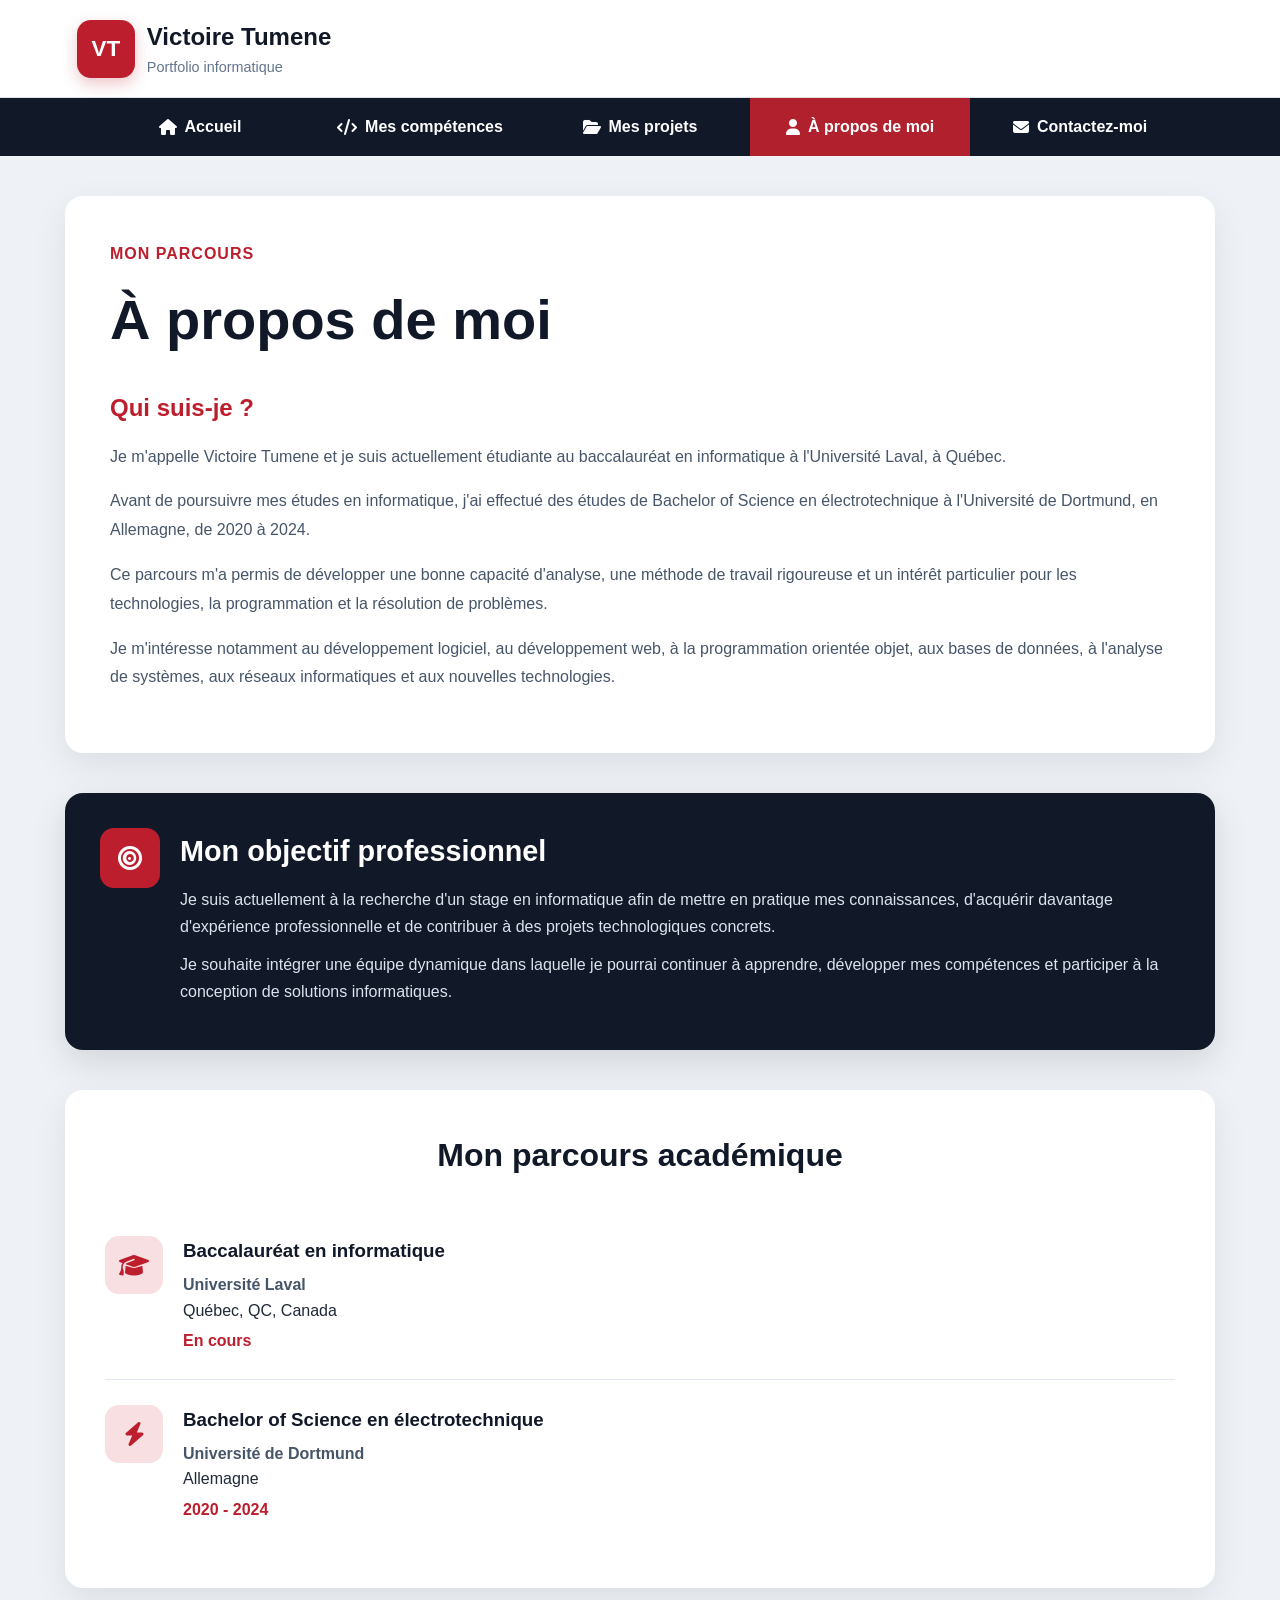
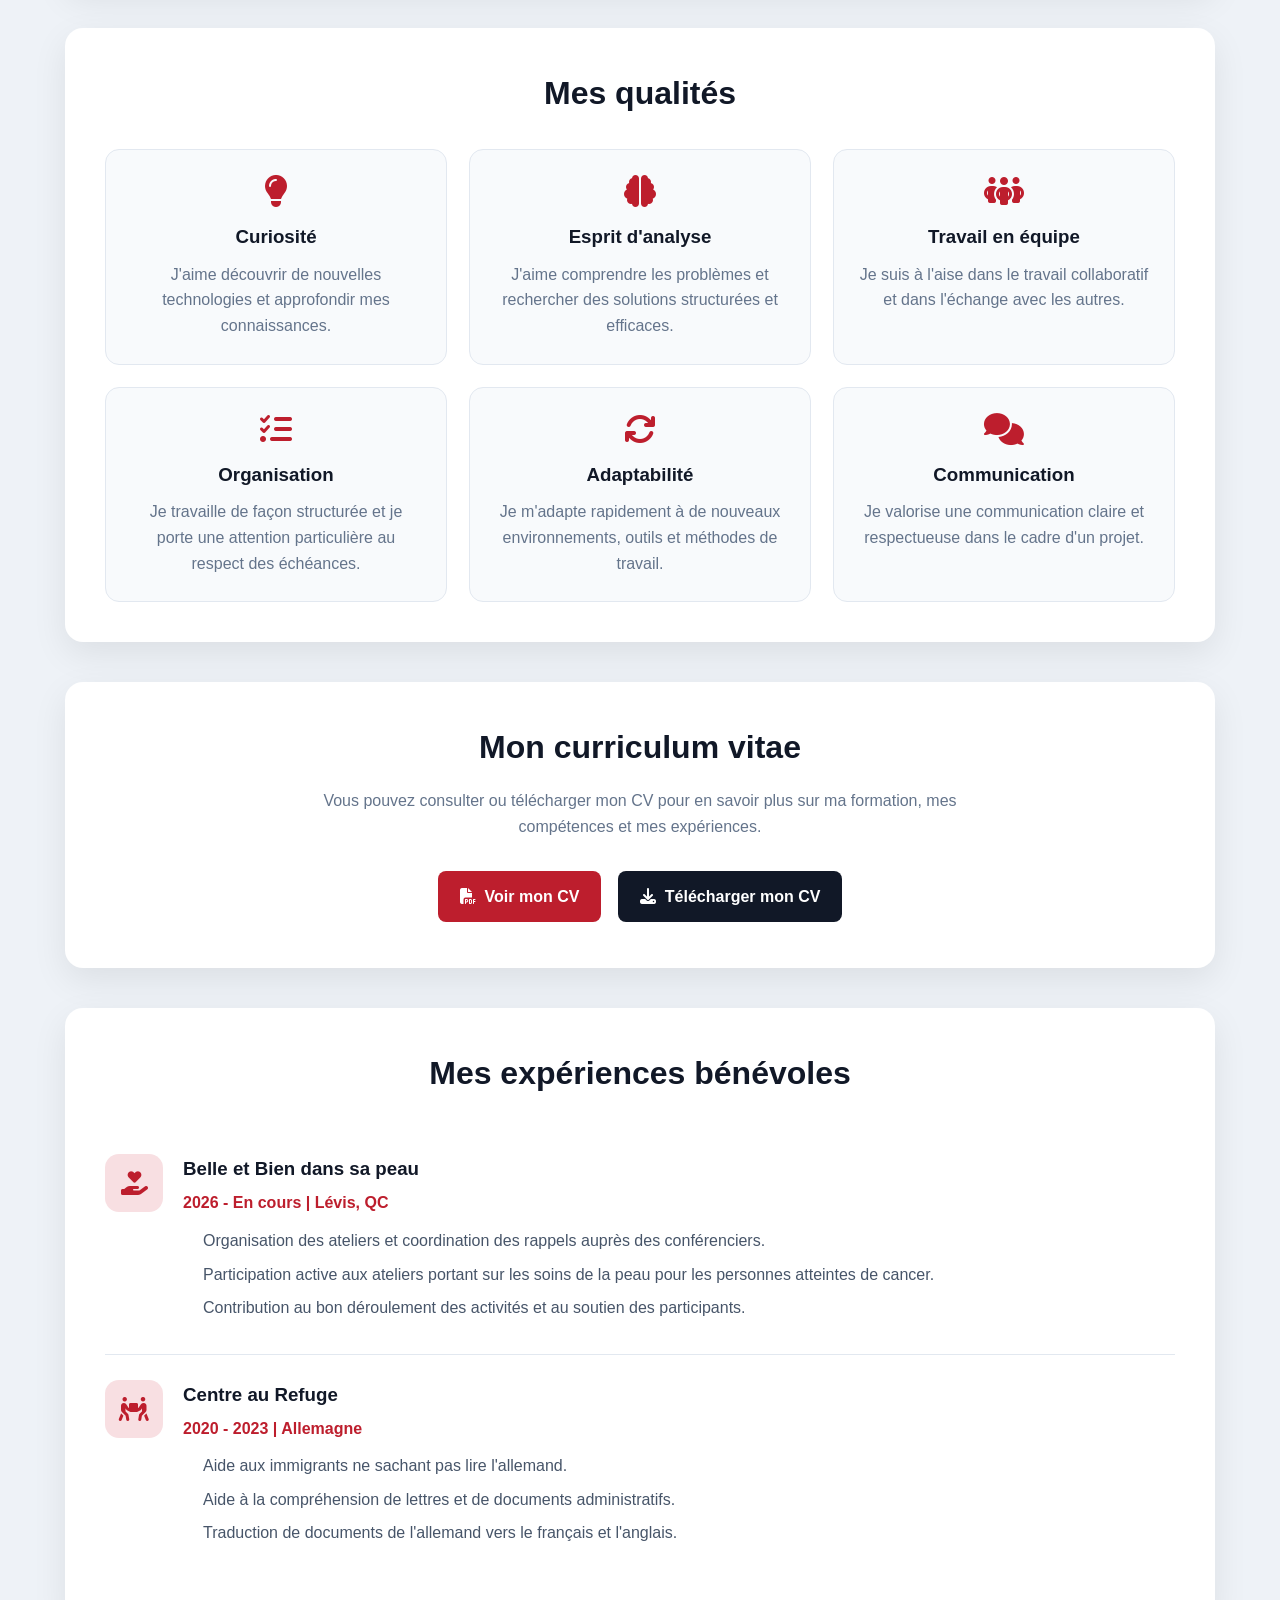
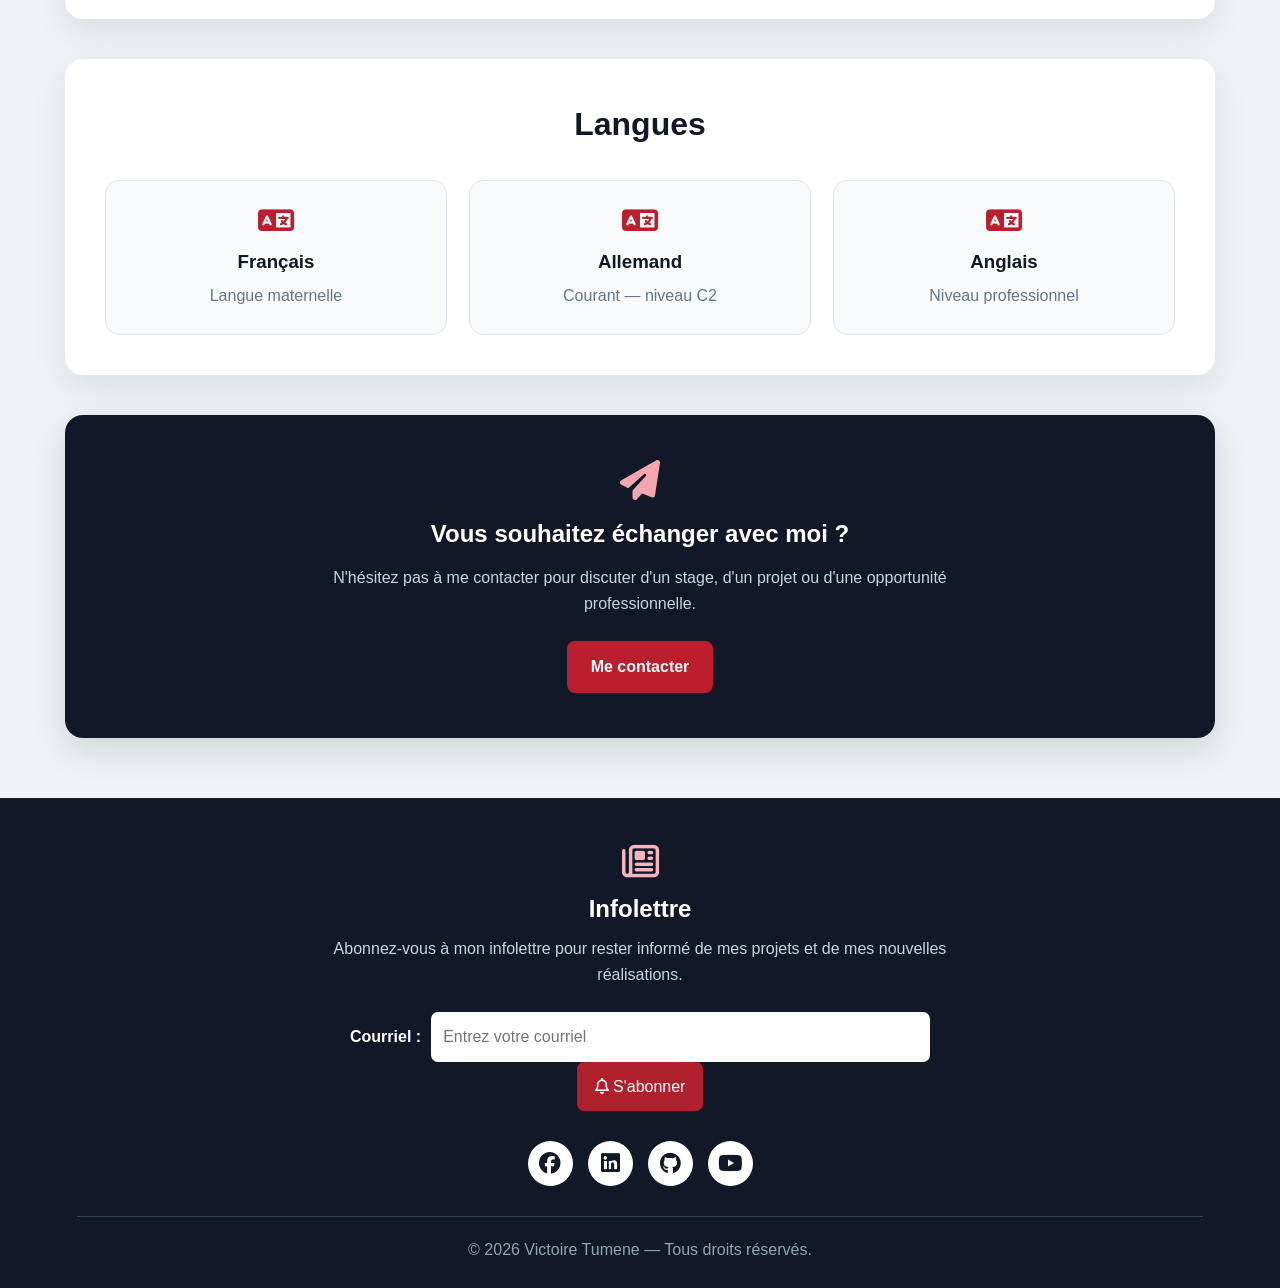
==== commit 2e2b7e8f: "Finalisation du portfolio" ====
--- a/a-propos.html
+++ b/a-propos.html
@@ -7,6 +7,8 @@
     <meta name="viewport" content="width=device-width, initial-scale=1.0">
 
     <meta name="author" content="Victoire Tumene">
+
+    <meta name="viewport" content="width=device-width, initial-scale=1.0">
 
     <meta name="description" content="À propos de Victoire Tumene, étudiante en informatique à l'Université Laval.">
 
--- a/CSS/indexStyle.css
+++ b/CSS/indexStyle.css
@@ -2,9 +2,7 @@
    RÉINITIALISATION
 ================================ */
 
-body {
-    background-color: rgb(0, 255, 195) !important;
-}
+
 
 * {
     margin: 0;
@@ -64,10 +62,34 @@
     font-size: 2rem;
 }
 
-.logo h1 {
-    font-size: 1.8rem;
-}
-
+.logoTexte h1 {
+    color: #111827;
+    font-size: 1.5rem;
+}
+
+.logoTexte p {
+    color: #64748b;
+    font-size: 0.9rem;
+}
+
+.logoSymbole {
+    display: flex;
+    align-items: center;
+    justify-content: center;
+
+    width: 58px;
+    height: 58px;
+
+    border-radius: 14px;
+
+    background-color: #bd1e2d;
+    color: #ffffff;
+
+    font-size: 1.4rem;
+    font-weight: bold;
+
+    box-shadow: 0 6px 15px rgba(189, 30, 45, 0.25);
+}
 
 /* ================================
    NAVIGATION
@@ -360,9 +382,11 @@
    RESPONSIVE MOBILE
 ================================ */
 
+
 @media screen and (max-width: 600px) {
 
     header {
+        padding: 12px 15px;
         text-align: center;
     }
 
@@ -370,7 +394,21 @@
         justify-content: center;
     }
 
+    .logoTexte h1 {
+        font-size: 1.2rem;
+    }
+
+    .logoTexte p {
+        font-size: 0.8rem;
+    }
+
+    .logoSymbole {
+        width: 48px;
+        height: 48px;
+    }
+
     .menuNavigation ul {
+        width: 100%;
         display: grid;
         grid-template-columns: 1fr 1fr;
     }
@@ -380,89 +418,68 @@
     }
 
     .onglets a {
+        font-size: 0.8rem;
+        padding: 11px 4px;
+        gap: 5px;
+    }
+
+    main {
+        width: 94%;
+        margin: 20px auto;
+    }
+
+    .carteDePresentation {
+        padding: 25px 18px;
+        gap: 25px;
+    }
+
+    .texteDePresentation h2 {
+        font-size: 2rem;
+    }
+
+    .texteDePresentation h3 {
+        font-size: 1.1rem;
+    }
+
+    .texteDePresentation p {
+        font-size: 0.95rem;
+    }
+
+    .imageDePresentation img {
+        width: 200px;
+        height: 200px;
+        border-width: 5px;
+    }
+
+    .boutonPrincipal {
+        padding: 11px 16px;
         font-size: 0.9rem;
-        padding: 13px 6px;
-    }
-
-    main {
-        width: 95%;
-        margin-top: 25px;
-    }
-
-    .carteDePresentation,
-    .gallerieImages,
+    }
+
     .audioDePresentation {
-        padding: 25px 18px;
-    }
-
-    .imageDePresentation img {
-        width: 240px;
-        height: 240px;
-    }
-
-    .conteneurGallerie {
-        align-items: stretch;
-    }
-
-    .imagesGallerie {
-        grid-template-columns: 1fr;
-    }
-
-    .flecheDeDefilement {
-        width: 40px;
-        height: 40px;
-        margin-top: 90px;
+        padding: 25px 15px;
+    }
+
+    .contenuAudio audio {
+        width: 100%;
+    }
+
+    footer {
+        padding: 35px 15px 20px;
     }
 
     .formulaire form {
         flex-direction: column;
+        width: 100%;
     }
 
     .formulaire input,
     .formulaire button {
         width: 100%;
-    }
-}
-
-.logo a {
-    display: inline-flex;
-    align-items: center;
-    gap: 14px;
-    text-decoration: none;
-}
-
-.logoSymbole {
-    display: flex;
-    align-items: center;
-    justify-content: center;
-    width: 58px;
-    height: 58px;
-    border-radius: 14px;
-    background-color: #b1202d;
-    color: white;
-    font-size: 1.4rem;
-    font-weight: bold;
-    box-shadow: 0 6px 15px rgba(177, 32, 45, 0.25);
-}
-
-.logoTexte h1 {
-    margin: 0;
-    color: #111827;
-    font-size: 1.5rem;
-}
-
-.logoTexte p {
-    margin: 0;
-    color: #64748b;
-    font-size: 0.9rem;
-}
-
-.imageDePresentation img {
-    width: 340px;
-    height: 340px;
-    margin: 0 auto;
-    object-fit: cover;
-    border-radius: 50%;
-    border: 8px solid #f2d6d9;
-    box-shadow: 0 15px 35px rgba(0, 0, 0, 0.15);
+        min-width: 0;
+    }
+
+    .reseauxSociaux {
+        flex-wrap: wrap;
+    }
 }
--- a/CSS/a-proposStyle.css
+++ b/CSS/a-proposStyle.css
@@ -6,6 +6,24 @@
     background-color: #eef2f7;
 }
 
+.logoSymbole {
+    display: flex;
+    align-items: center;
+    justify-content: center;
+
+    width: 58px;
+    height: 58px;
+
+    border-radius: 14px;
+
+    background-color: #bd1e2d;
+    color: #ffffff;
+
+    font-size: 1.4rem;
+    font-weight: bold;
+
+    box-shadow: 0 6px 15px rgba(189, 30, 45, 0.25);
+}
 
 /* =========================================
    INTRODUCTION
@@ -457,17 +475,21 @@
     }
 
     .grilleLangues {
+        grid-template-columns: repeat(2, 1fr);
+    }
+
+}
+
+
+/* =========================================
+   RESPONSIVE MOBILE
+========================================= */
+
+@media screen and (max-width: 650px) {
+
+    .grilleLangues {
         grid-template-columns: 1fr;
     }
-
-}
-
-
-/* =========================================
-   RESPONSIVE MOBILE
-========================================= */
-
-@media screen and (max-width: 650px) {
 
     .aProposMoi,
     .formation,
@@ -558,4 +580,20 @@
 
 .boutonTelecharger:hover {
     background-color: #1f2937;
+}
+
+@media screen and (max-width: 650px) {
+
+    .sectionCV {
+        padding: 25px 18px;
+    }
+
+    .sectionCV h2 {
+        font-size: 1.6rem;
+    }
+
+    .boutonCV {
+        width: 100%;
+        margin: 6px 0;
+    }
 }
